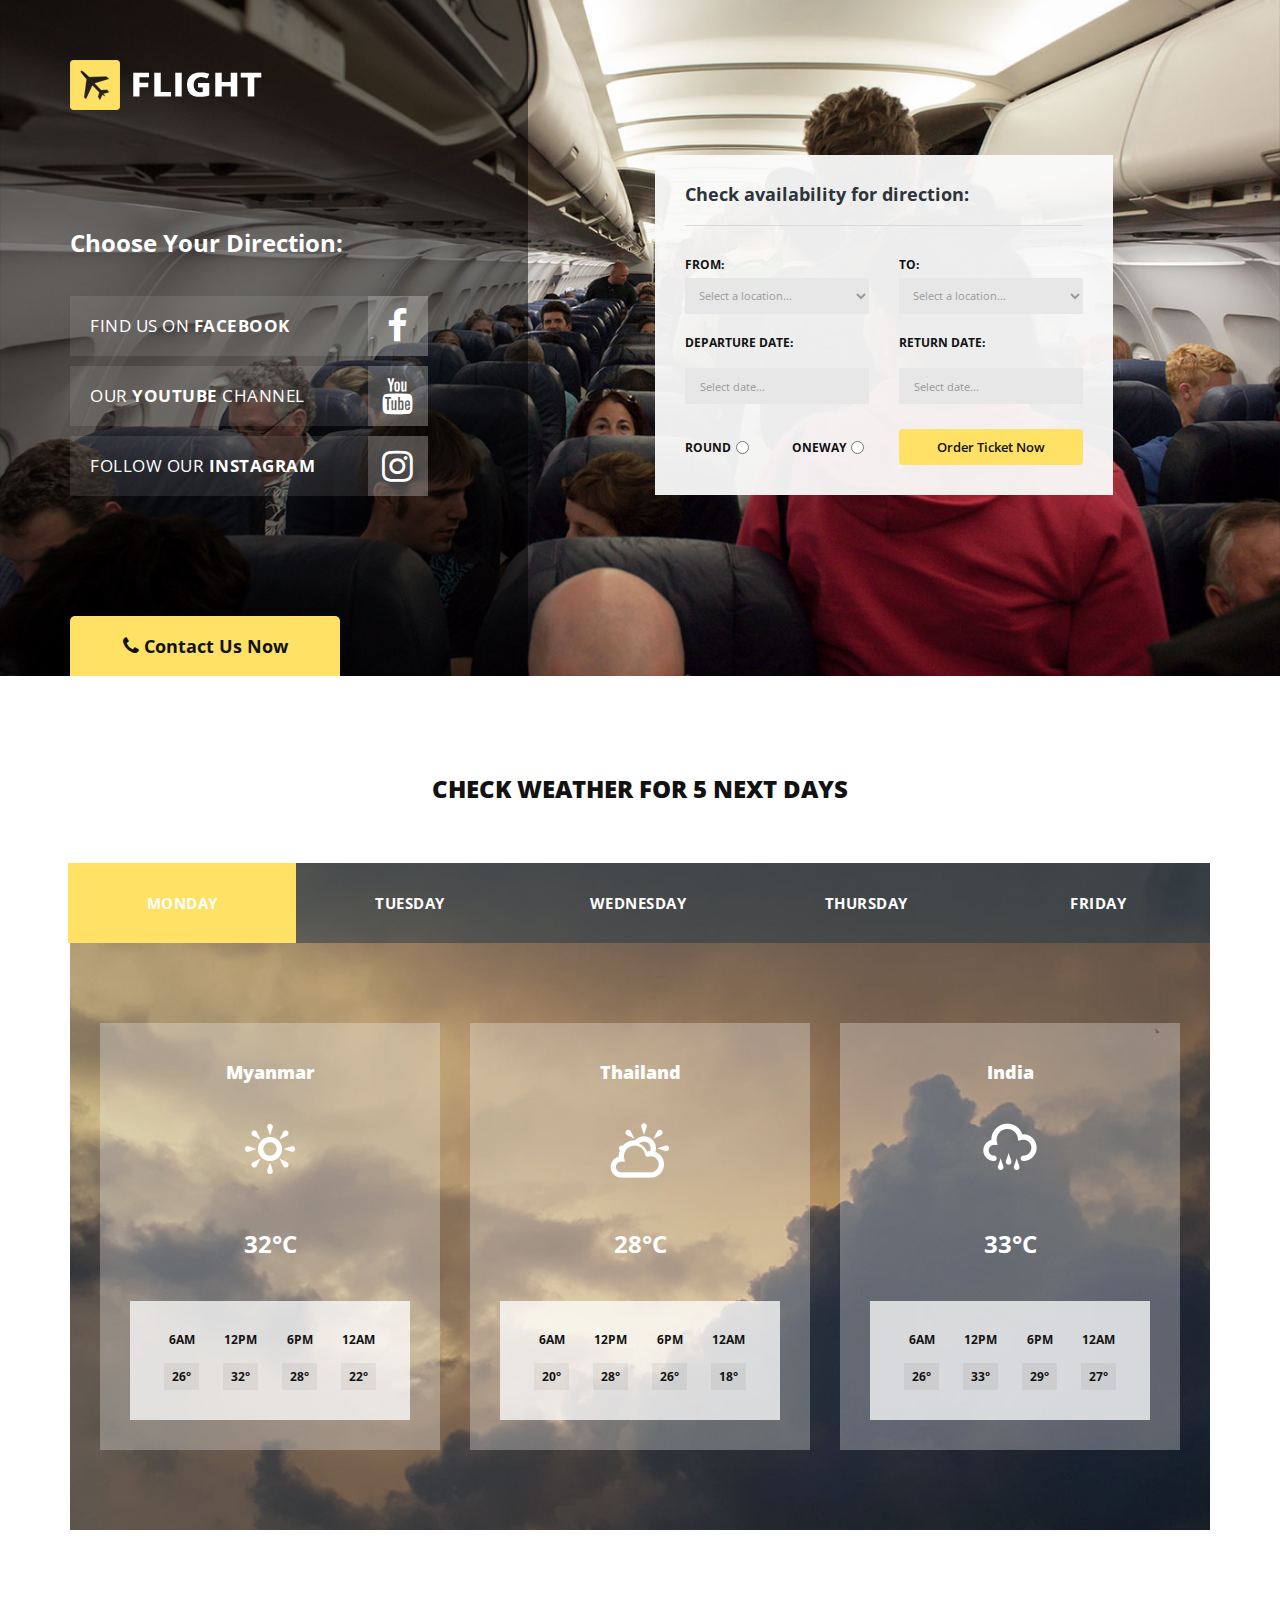
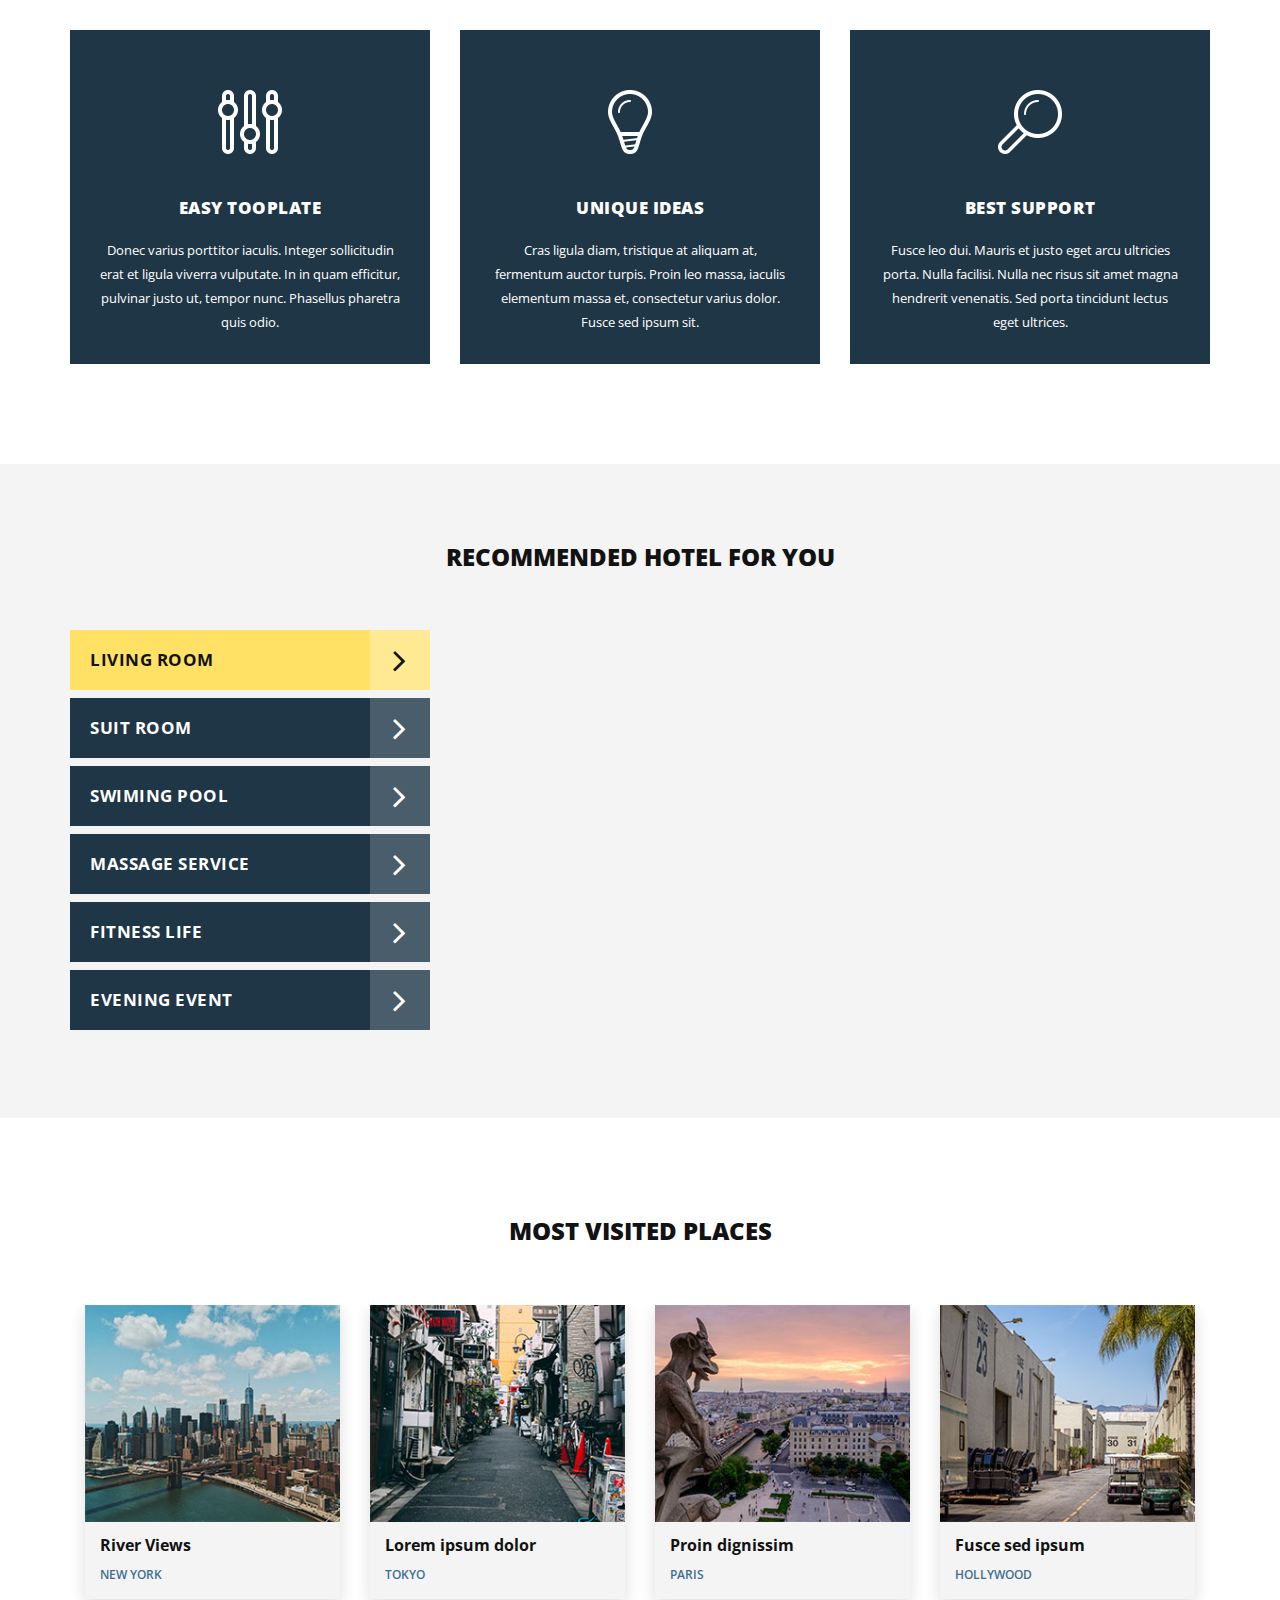
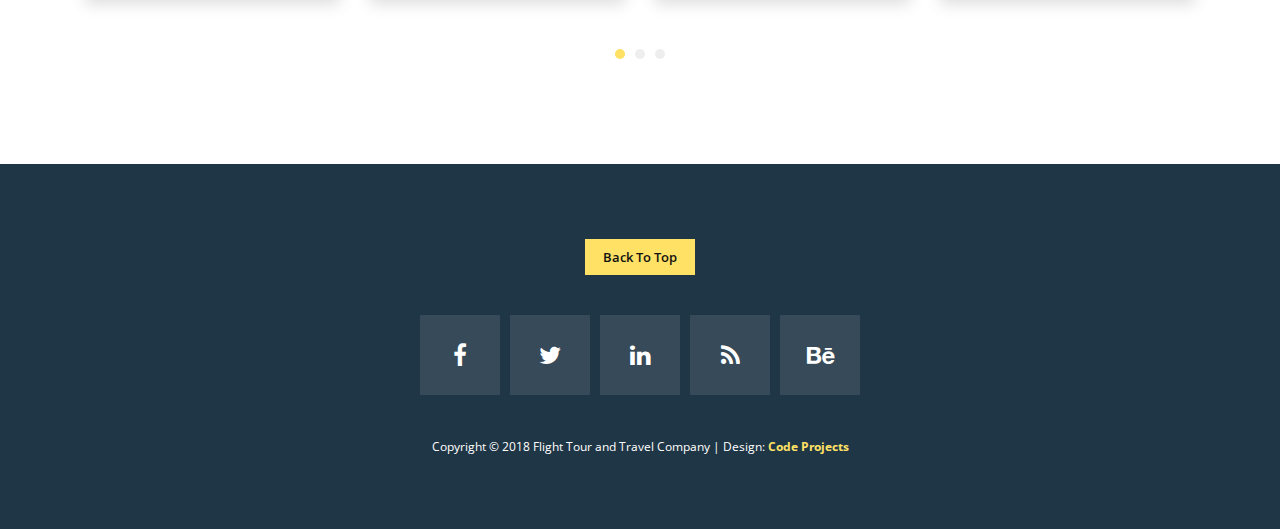
==== flight/index.html @ ca46bd0f "init" ====
<!DOCTYPE html>
<html>
    <head>
        <meta charset="utf-8">
        <meta http-equiv="X-UA-Compatible" content="IE=edge,chrome

    	<title>Airline Booking Site</title>
    
        <meta name="description" content="">
        <meta name="viewport" content="width=device-width, initial-scale=1">
        <link rel="apple-touch-icon" href="apple-touch-icon.png">

        <link rel="stylesheet" href="css/bootstrap.min.css">
        <link rel="stylesheet" href="css/bootstrap-theme.min.css">
        <link rel="stylesheet" href="css/fontAwesome.css">
        <link rel="stylesheet" href="css/hero-slider.css">
        <link rel="stylesheet" href="css/owl-carousel.css">
        <link rel="stylesheet" href="css/datepicker.css">
        <link rel="stylesheet" href="css/tooplate-style.css">

        <link href="https://fonts.googleapis.com/css?family=Open+Sans:300,400,600,700,800" rel="stylesheet">

        <script src="js/vendor/modernizr-2.8.3-respond-1.4.2.min.js"></script>
    </head>

<body>

    
    <section class="banner" id="top">
        <div class="container">
            <div class="row">
                <div class="col-md-5">
                    <div class="left-side">
                        <div class="logo">
                            <img src="img/logo.png" alt="Flight Template">
                        </div>
                        <div class="tabs-content">
                            <h4>Choose Your Direction:</h4>
                            <ul class="social-links">
                                <li><a href="http://facebook.com">Find us on <em>Facebook</em><i class="fa fa-facebook"></i></a></li>
                                <li><a href="http://youtube.com">Our <em>YouTube</em> Channel<i class="fa fa-youtube"></i></a></li>
                                <li><a href="http://instagram.com">Follow our <em>instagram</em><i class="fa fa-instagram"></i></a></li>
                            </ul>
                        </div>
                        <div class="page-direction-button">
                            <a href="contact.html"><i class="fa fa-phone"></i>Contact Us Now</a>
                        </div>
                    </div>
                </div>
                <div class="col-md-5 col-md-offset-1">
                    <section id="first-tab-group" class="tabgroup">
                        <div id="tab1">
                            <div class="submit-form">
                                <h4>Check availability for <em>direction</em>:</h4>
                                <form id="form-submit" action="" method="get">
                                    <div class="row">
                                        <div class="col-md-6">
                                            <fieldset>
                                                <label for="from">From:</label>
                                                <select required name='from' onchange='this.form.()'>
                                                    <option value="">Select a location...</option>
                                                    <option value="Cambodia">Cambodia</option>
                                                    <option value="Hong Kong">Hong Kong</option>
                                                    <option value="India">India</option>
                                                    <option value="Japan">Japan</option>
                                                    <option value="Korea">Korea</option>
                                                    <option value="Laos">Laos</option>
                                                    <option value="Myanmar">Myanmar</option>
                                                    <option value="Singapore">Singapore</option>
                                                    <option value="Thailand">Thailand</option>
                                                    <option value="Vietnam">Vietnam</option>
                                                </select>
                                            </fieldset>
                                        </div>
                                        <div class="col-md-6">
                                            <fieldset>
                                                <label for="to">To:</label>
                                                <select required name='to' onchange='this.form.()'>
                                                    <option value="">Select a location...</option>
                                                    <option value="Cambodia">Cambodia</option>
                                                    <option value="Hong Kong">Hong Kong</option>
                                                    <option value="India">India</option>
                                                    <option value="Japan">Japan</option>
                                                    <option value="Korea">Korea</option>
                                                    <option value="Laos">Laos</option>
                                                    <option value="Myanmar">Myanmar</option>
                                                    <option value="Singapore">Singapore</option>
                                                    <option value="Thailand">Thailand</option>
                                                    <option value="Vietnam">Vietnam</option>
                                                </select>
                                            </fieldset>
                                        </div>
                                        <div class="col-md-6">
                                            <fieldset>
                                                <label for="departure">Departure date:</label>
                                                <input name="deparure" type="text" class="form-control date" id="deparure" placeholder="Select date..." required="" onchange='this.form.()'>
                                            </fieldset>
                                        </div>
                                        <div class="col-md-6">
                                            <fieldset>
                                                <label for="return">Return date:</label>
                                                <input name="return" type="text" class="form-control date" id="return" placeholder="Select date..." required="" onchange='this.form.()'>
                                            </fieldset>
                                        </div>
                                        <div class="col-md-6">
                                            <div class="radio-select">
                                                <div class="row">
                                                    <div class="col-md-6 col-sm-6 col-xs-6">
                                                        <label for="round">Round</label>
                                                        <input type="radio" name="trip" id="round" value="round" required="required"onchange='this.form.()'>
                                                    </div>
                                                    <div class="col-md-6 col-sm-6 col-xs-6">
                                                        <label for="oneway">Oneway</label>
                                                        <input type="radio" name="trip" id="oneway" value="one-way" required="required"onchange='this.form.()'>
                                                    </div>
                                                </div>
                                            </div>
                                        </div>
                                        <div class="col-md-6">
                                            <fieldset>
                                                <button type="submit" id="form-submit" class="btn">Order Ticket Now</button>
                                            </fieldset>
                                        </div>
                                    </div>
                                </form>
                            </div>
                        </div>
                    </section>
                </div>
            </div>
        </div>
    </section>



    <div class="tabs-content" id="weather">
        <div class="container">
            <div class="row">
                <div class="col-md-12">
                    <div class="section-heading">
                        <h2>Check Weather For 5 NEXT Days</h2>
                    </div>
                </div>
                <div class="wrapper">
                    <div class="col-md-12">
                        <div class="weather-content">
                            <div class="row">
                                <div class="col-md-12">
                                    <ul class="tabs clearfix" data-tabgroup="second-tab-group">
                                        <li><a href="#monday" class="active">Monday</a></li>
                                        <li><a href="#tuesday">Tuesday</a></li>
                                        <li><a href="#wednesday">Wednesday</a></li>
                                        <li><a href="#thursday">Thursday</a></li>
                                        <li><a href="#friday">Friday</a></li>
                                    </ul>    
                                </div>
                                <div class="col-md-12">
                                    <section id="second-tab-group" class="weathergroup">
                                        <div id="monday">
                                            <div class="row">
                                                <div class="col-md-4">
                                                    <div class="weather-item">
                                                        <h6>Myanmar</h6>
                                                        <div class="weather-icon">
                                                            <img src="img/weather-icon-03.png" alt="">
                                                        </div>
                                                        <span>32&deg;C</span>
                                                        <ul class="time-weather">
                                                            <li>6AM <span>26&deg;</span></li>
                                                            <li>12PM <span>32&deg;</span></li>
                                                            <li>6PM <span>28&deg;</span></li>
                                                            <li>12AM <span>22&deg;</span></li>
                                                        </ul>
                                                    </div>
                                                </div>
                                                <div class="col-md-4">
                                                    <div class="weather-item">
                                                        <h6>Thailand</h6>
                                                        <div class="weather-icon">
                                                            <img src="img/weather-icon-02.png" alt="">
                                                        </div>
                                                        <span>28&deg;C</span>
                                                        <ul class="time-weather">
                                                            <li>6AM <span>20&deg;</span></li>
                                                            <li>12PM <span>28&deg;</span></li>
                                                            <li>6PM <span>26&deg;</span></li>
                                                            <li>12AM <span>18&deg;</span></li>
                                                        </ul>
                                                    </div>
                                                </div>
                                                <div class="col-md-4">
                                                    <div class="weather-item">
                                                        <h6>India</h6>
                                                        <div class="weather-icon">
                                                            <img src="img/weather-icon-01.png" alt="">
                                                        </div>
                                                        <span>33&deg;C</span>
                                                        <ul class="time-weather">
                                                            <li>6AM <span>26&deg;</span></li>
                                                            <li>12PM <span>33&deg;</span></li>
                                                            <li>6PM <span>29&deg;</span></li>
                                                            <li>12AM <span>27&deg;</span></li>
                                                        </ul>
                                                    </div>
                                                </div>
                                            </div>
                                        </div>
                                        <div id="tuesday">
                                            <div class="row">
                                                <div class="col-md-4">
                                                    <div class="weather-item">
                                                        <h6>Myanmar</h6>
                                                        <div class="weather-icon">
                                                            <img src="img/weather-icon-02.png" alt="">
                                                        </div>
                                                        <span>28&deg;C</span>
                                                        <ul class="time-weather">
                                                            <li>6AM <span>18&deg;</span></li>
                                                            <li>12PM <span>27&deg;</span></li>
                                                            <li>6PM <span>25&deg;</span></li>
                                                            <li>12AM <span>17&deg;</span></li>
                                                        </ul>
                                                    </div>
                                                </div>
                                                <div class="col-md-4">
                                                    <div class="weather-item">
                                                        <h6>Thailand</h6>
                                                        <div class="weather-icon">
                                                            <img src="img/weather-icon-03.png" alt="">
                                                        </div>
                                                        <span>31&deg;C</span>
                                                        <ul class="time-weather">
                                                            <li>6AM <span>19&deg;</span></li>
                                                            <li>12PM <span>28&deg;</span></li>
                                                            <li>6PM <span>22&deg;</span></li>
                                                            <li>12AM <span>18&deg;</span></li>
                                                        </ul>
                                                    </div>
                                                </div>
                                                <div class="col-md-4">
                                                    <div class="weather-item">
                                                        <h6>India</h6>
                                                        <div class="weather-icon">
                                                            <img src="img/weather-icon-01.png" alt="">
                                                        </div>
                                                        <span>26&deg;C</span>
                                                        <ul class="time-weather">
                                                            <li>6AM <span>19&deg;</span></li>
                                                            <li>12PM <span>26&deg;</span></li>
                                                            <li>6PM <span>22&deg;</span></li>
                                                            <li>12AM <span>20&deg;</span></li>
                                                        </ul>
                                                    </div>
                                                </div>
                                            </div>
                                        </div>
                                        <div id="wednesday">
                                            <div class="row">
                                                <div class="col-md-4">
                                                    <div class="weather-item">
                                                        <h6>Myanmar</h6>
                                                        <div class="weather-icon">
                                                            <img src="img/weather-icon-03.png" alt="">
                                                        </div>
                                                        <span>31&deg;C</span>
                                                        <ul class="time-weather">
                                                            <li>6AM <span>19&deg;</span></li>
                                                            <li>12PM <span>28&deg;</span></li>
                                                            <li>6PM <span>22&deg;</span></li>
                                                            <li>12AM <span>18&deg;</span></li>
                                                        </ul>
                                                    </div>
                                                </div>
                                                <div class="col-md-4">
                                                    <div class="weather-item">
                                                        <h6>Thailand</h6>
                                                        <div class="weather-icon">
                                                            <img src="img/weather-icon-01.png" alt="">
                                                        </div>
                                                        <span>34&deg;C</span>
                                                        <ul class="time-weather">
                                                            <li>6AM <span>28&deg;</span></li>
                                                            <li>12PM <span>34&deg;</span></li>
                                                            <li>6PM <span>30&deg;</span></li>
                                                            <li>12AM <span>29&deg;</span></li>
                                                        </ul>
                                                    </div>
                                                </div>
                                                <div class="col-md-4">
                                                    <div class="weather-item">
                                                        <h6>India</h6>
                                                        <div class="weather-icon">
                                                            <img src="img/weather-icon-02.png" alt="">
                                                        </div>
                                                        <span>28&deg;C</span>
                                                        <ul class="time-weather">
                                                            <li>6AM <span>18&deg;</span></li>
                                                            <li>12PM <span>27&deg;</span></li>
                                                            <li>6PM <span>25&deg;</span></li>
                                                            <li>12AM <span>17&deg;</span></li>
                                                        </ul>
                                                    </div>
                                                </div>
                                            </div>
                                        </div>
                                        <div id="thursday">
                                            <div class="row">
                                                <div class="col-md-4">
                                                    <div class="weather-item">
                                                        <h6>Myanmar</h6>
                                                        <div class="weather-icon">
                                                            <img src="img/weather-icon-01.png" alt="">
                                                        </div>
                                                        <span>27&deg;C</span>
                                                        <ul class="time-weather">
                                                            <li>6AM <span>21&deg;</span></li>
                                                            <li>12PM <span>27&deg;</span></li>
                                                            <li>6PM <span>22&deg;</span></li>
                                                            <li>12AM <span>18&deg;</span></li>
                                                        </ul>
                                                    </div>
                                                </div>
                                                <div class="col-md-4">
                                                    <div class="weather-item">
                                                        <h6>Thailand</h6>
                                                        <div class="weather-icon">
                                                            <img src="img/weather-icon-02.png" alt="">
                                                        </div>
                                                        <span>28&deg;C</span>
                                                        <ul class="time-weather">
                                                            <li>6AM <span>18&deg;</span></li>
                                                            <li>12PM <span>27&deg;</span></li>
                                                            <li>6PM <span>25&deg;</span></li>
                                                            <li>12AM <span>17&deg;</span></li>
                                                        </ul>
                                                    </div>
                                                </div>
                                                <div class="col-md-4">
                                                    <div class="weather-item">
                                                        <h6>India</h6>
                                                        <div class="weather-icon">
                                                            <img src="img/weather-icon-03.png" alt="">
                                                        </div>
                                                        <span>31&deg;C</span>
                                                        <ul class="time-weather">
                                                            <li>6AM <span>19&deg;</span></li>
                                                            <li>12PM <span>28&deg;</span></li>
                                                            <li>6PM <span>22&deg;</span></li>
                                                            <li>12AM <span>18&deg;</span></li>
                                                        </ul>
                                                    </div>
                                                </div>
                                            </div>
                                        </div>
                                        <div id="friday">
                                            <div class="row">
                                                <div class="col-md-4">
                                                    <div class="weather-item">
                                                        <h6>Myanmar</h6>
                                                        <div class="weather-icon">
                                                            <img src="img/weather-icon-03.png" alt="">
                                                        </div>
                                                        <span>33&deg;C</span>
                                                        <ul class="time-weather">
                                                            <li>6AM <span>28&deg;</span></li>
                                                            <li>12PM <span>33&deg;</span></li>
                                                            <li>6PM <span>29&deg;</span></li>
                                                            <li>12AM <span>27&deg;</span></li>
                                                        </ul>
                                                    </div>
                                                </div>
                                                <div class="col-md-4">
                                                    <div class="weather-item">
                                                        <h6>Thailand</h6>
                                                        <div class="weather-icon">
                                                            <img src="img/weather-icon-02.png" alt="">
                                                        </div>
                                                        <span>31&deg;C</span>
                                                        <ul class="time-weather">
                                                            <li>6AM <span>24&deg;</span></li>
                                                            <li>12PM <span>31&deg;</span></li>
                                                            <li>6PM <span>26&deg;</span></li>
                                                            <li>12AM <span>23&deg;</span></li>
                                                        </ul>
                                                    </div>
                                                </div>
                                                <div class="col-md-4">
                                                    <div class="weather-item">
                                                        <h6>India</h6>
                                                        <div class="weather-icon">
                                                            <img src="img/weather-icon-01.png" alt="">
                                                        </div>
                                                        <span>28&deg;C</span>
                                                        <ul class="time-weather">
                                                            <li>6AM <span>24&deg;</span></li>
                                                            <li>12PM <span>28&deg;</span></li>
                                                            <li>6PM <span>26&deg;</span></li>
                                                            <li>12AM <span>22&deg;</span></li>
                                                        </ul>
                                                    </div>
                                                </div>
                                            </div>
                                        </div>
                                    </section>
                                </div>
                            </div>
                        </div>
                    </div>
                </div>
            </div>
        </div>
    </div>


    <section class="services">
        <div class="container">
            <div class="row">
                <div class="col-md-4">
                    <div class="service-item first-service">
                        <div class="service-icon"></div>
                        <h4>Easy Tooplate</h4>
                        <p>Donec varius porttitor iaculis. Integer sollicitudin erat et ligula viverra vulputate. In in quam efficitur, pulvinar justo ut, tempor nunc. Phasellus pharetra quis odio.</p>
                        </a>
                    </div>
                </div>
                <div class="col-md-4">
                    <div class="service-item second-service">
                        <div class="service-icon"></div>
                        <h4>Unique Ideas</h4>
                        <p>Cras ligula diam, tristique at aliquam at, fermentum auctor turpis. Proin leo massa, iaculis elementum massa et, consectetur varius dolor. Fusce sed ipsum sit.</p>
                        </a>
                    </div>
                </div>
                <div class="col-md-4">
                    <div class="service-item third-service">
                        <div class="service-icon"></div>
                        <h4>Best Support</h4>
                        <p>Fusce leo dui. Mauris et justo eget arcu ultricies porta. Nulla facilisi. Nulla nec risus sit amet magna hendrerit venenatis. Sed porta tincidunt lectus eget ultrices.</p>
                        </a>
                    </div>
                </div>
            </div>
        </div>
    </section>


    
    <div class="tabs-content" id="recommended-hotel">
        <div class="container">
            <div class="row">
                <div class="col-md-12">
                    <div class="section-heading">
                        <h2>Recommended Hotel For You</h2>
                    </div>
                </div>
                <div class="wrapper">
                    <div class="col-md-4">
                            <ul class="tabs clearfix" data-tabgroup="third-tab-group">
                                <li><a href="#livingroom" class="active">Living Room <i class="fa fa-angle-right"></i></a></li>
                                <li><a href="#suitroom">Suit Room <i class="fa fa-angle-right"></i></a></li>
                                <li><a href="#swimingpool">Swiming Pool <i class="fa fa-angle-right"></i></a></li>
                                <li><a href="#massage">Massage Service <i class="fa fa-angle-right"></i></a></li>
                                <li><a href="#fitness">Fitness Life <i class="fa fa-angle-right"></i></a></li>
                                <li><a href="#event">Evening Event <i class="fa fa-angle-right"></i></a></li>
                            </ul>
                        </div>
                    </div>
                    <div class="col-md-8">
                        <section id="third-tab-group" class="recommendedgroup">
                            <div id="livingroom">
                                <div class="text-content">
                                    <iframe width="100%" height="400px" src="https://www.youtube.com/embed/rMxTreSFMgE">
                                    </iframe>
                                </div>
                            </div>
                            <div id="suitroom">
                                <div class="row">
                                    <div class="col-md-12">
                                        <div id="owl-suiteroom" class="owl-carousel owl-theme">
                                            <div class="item">
                                                <div class="suiteroom-item">
                                                    <img src="img/suite-02.jpg" alt="">
                                                    <div class="text-content">
                                                        <h4>Clean And Relaxing Room</h4>
                                                        <span>Aurora Resort</span>
                                                    </div>
                                                </div>
                                            </div>
                                            <div class="item">
                                                <div class="suiteroom-item">
                                                    <img src="img/suite-01.jpg" alt="">
                                                    <div class="text-content">
                                                        <h4>Special Suite Room TV</h4>
                                                        <span>Khao Yai Hotel</span>
                                                    </div>
                                                </div>
                                            </div>
                                            <div class="item">
                                                <div class="suiteroom-item">
                                                    <img src="img/suite-03.jpg" alt="">
                                                    <div class="text-content">
                                                        <h4>The Best Sitting</h4>
                                                        <span>Hotel Grand</span>
                                                    </div>
                                                </div>
                                            </div>
                                        </div>
                                    </div>
                                </div>
                            </div>
                            <div id="swimingpool">
                                <img src="img/swiming-pool.jpg" alt="">
                                <div class="row">
                                    <div class="col-md-12">
                                        <div class="text-content">
                                            <h4>Lovely View Swiming Pool For Special Guests</h4>
                                            <span>Victoria Resort and Spa</span>
                                        </div>
                                    </div>
                                </div>
                            </div>
                            <div id="massage">
                                <img src="img/massage-service.jpg" alt="">
                                <div class="row">
                                    <div class="col-md-12">
                                        <div class="text-content">
                                            <h4>Perfect Place For Relaxation</h4>
                                            <span>Napali Beach</span>
                                        </div>
                                    </div>
                                </div>
                            </div>
                            <div id="fitness">
                                <img src="img/fitness-service.jpg" alt="">
                                <div class="row">
                                    <div class="col-md-12">
                                        <div class="text-content">
                                            <h4>Insane Street Workout</h4>
                                            <span>Hua Hin Beach</span>
                                        </div>
                                    </div>
                                </div>
                            </div>
                            <div id="event">
                                <img src="img/evening-event.jpg" alt="">
                                <div class="row">
                                    <div class="col-md-12">
                                        <div class="text-content">
                                            <h4>Finest Winery Night</h4>
                                            <span>Queen Restaurant</span>
                                        </div>
                                    </div>
                                </div>
                            </div>
                        </section>
                    </div>
                </div>
            </div>
        </div>
    </div>




    <section id="most-visited">
        <div class="container">
            <div class="row">
                <div class="col-md-12">
                    <div class="section-heading">
                        <h2>Most Visited Places</h2>
                    </div>
                </div>
                <div class="col-md-12">
                    <div id="owl-mostvisited" class="owl-carousel owl-theme">
                        <div class="item col-md-12">
                            <div class="visited-item">
                                <img src="img/place-01.jpg" alt="">
                                <div class="text-content">
                                    <h4>River Views</h4>
                                    <span>New York</span>
                                </div>
                            </div>
                        </div>
                        <div class="item col-md-12">
                            <div class="visited-item">
                                <img src="img/place-02.jpg" alt="">
                                <div class="text-content">
                                    <h4>Lorem ipsum dolor</h4>
                                    <span>Tokyo</span>
                                </div>
                            </div>
                        </div>
                        <div class="item col-md-12">
                            <div class="visited-item">
                                <img src="img/place-03.jpg" alt="">
                                <div class="text-content">
                                    <h4>Proin dignissim</h4>
                                    <span>Paris</span>
                                </div>
                            </div>
                        </div>
                        <div class="item col-md-12">
                            <div class="visited-item">
                                <img src="img/place-04.jpg" alt="">
                                <div class="text-content">
                                    <h4>Fusce sed ipsum</h4>
                                    <span>Hollywood</span>
                                </div>
                            </div>
                        </div>
                        <div class="item col-md-12">
                            <div class="visited-item">
                                <img src="img/place-02.jpg" alt="">
                                <div class="text-content">
                                    <h4>Vivamus egestas</h4>
                                    <span>Tokyo</span>
                                </div>
                            </div>
                        </div>
                        <div class="item col-md-12">
                            <div class="visited-item">
                                <img src="img/place-01.jpg" alt="">
                                <div class="text-content">
                                    <h4>Aliquam elit metus</h4>
                                    <span>New York</span>
                                </div>
                            </div>
                        </div>
                        <div class="item col-md-12">
                            <div class="visited-item">
                                <img src="img/place-03.jpg" alt="">
                                <div class="text-content">
                                    <h4>Phasellus pharetra</h4>
                                    <span>Paris</span>
                                </div>
                            </div>
                        </div>
                        <div class="item col-md-12">
                            <div class="visited-item">
                                <img src="img/place-04.jpg" alt="">
                                <div class="text-content">
                                    <h4>In in quam efficitur</h4>
                                    <span>Hollywood</span>
                                </div>
                            </div>
                        </div>
                        <div class="item col-md-12">
                            <div class="visited-item">
                                <img src="img/place-01.jpg" alt="">
                                <div class="text-content">
                                    <h4>Sed faucibus odio</h4>
                                    <span>NEW YORK</span>
                                </div>
                            </div>
                        </div>
                        <div class="item col-md-12">
                            <div class="visited-item">
                                <img src="img/place-02.jpg" alt="">
                                <div class="text-content">
                                    <h4>Donec varius porttitor</h4>
                                    <span>Tokyo</span>
                                </div>
                            </div>
                        </div>
                    </div>
                </div>
            </div>
        </div>
    </section>



    <footer>
        <div class="container">
            <div class="row">
                <div class="col-md-12">
                    <div class="primary-button">
                        <a href="#" class="scroll-top">Back To Top</a>
                    </div>
                </div>
                <div class="col-md-12">
                    <ul class="social-icons">
                        <li><a href="https://www.facebook.com/tooplate"><i class="fa fa-facebook"></i></a></li>
                        <li><a href="#"><i class="fa fa-twitter"></i></a></li>
                        <li><a href="#"><i class="fa fa-linkedin"></i></a></li>
                        <li><a href="#"><i class="fa fa-rss"></i></a></li>
                        <li><a href="#"><i class="fa fa-behance"></i></a></li>
                    </ul>
                </div>
                <div class="col-md-12">
                    <p>Copyright &copy; 2018 Flight Tour and Travel Company
                
                | Design: <a href="http://www.code-projects.org" target="_parent"><em>Code Projects</em></a></p>
                </div>
            </div>
        </div>
    </footer>


    


    <script src="//ajax.googleapis.com/ajax/libs/jquery/1.11.2/jquery.min.js"></script>
    <script>window.jQuery || document.write('<script src="js/vendor/jquery-1.11.2.min.js"><\/script>')</script>

    <script src="js/vendor/bootstrap.min.js"></script>
    
    <script src="js/datepicker.js"></script>
    <script src="js/plugins.js"></script>
    <script src="js/main.js"></script>

    <script src="http://ajax.googleapis.com/ajax/libs/jquery/1.10.2/jquery.min.js" type="text/javascript"></script>
    <script type="text/javascript">
    $(document).ready(function() {

        

        // navigation click actions 
        $('.scroll-link').on('click', function(event){
            event.preventDefault();
            var sectionID = $(this).attr("data-id");
            scrollToID('#' + sectionID, 750);
        });
        // scroll to top action
        $('.scroll-top').on('click', function(event) {
            event.preventDefault();
            $('html, body').animate({scrollTop:0}, 'slow');         
        });
        // mobile nav toggle
        $('#nav-toggle').on('click', function (event) {
            event.preventDefault();
            $('#main-nav').toggleClass("open");
        });
    });
    // scroll function
    function scrollToID(id, speed){
        var offSet = 0;
        var targetOffset = $(id).offset().top - offSet;
        var mainNav = $('#main-nav');
        $('html,body').animate({scrollTop:targetOffset}, speed);
        if (mainNav.hasClass("open")) {
            mainNav.css("height", "1px").removeClass("in").addClass("collapse");
            mainNav.removeClass("open");
        }
    }
    if (typeof console === "undefined") {
        console = {
            log: function() { }
        };
    }
    </script>
</body>
</html>
---- flight/css/hero-slider.css ----
/* -------------------------------- 

Primary style

-------------------------------- */
*, *::after, *::before {
  -webkit-box-sizing: border-box;
  -moz-box-sizing: border-box;
  box-sizing: border-box;
}

html {
  font-size: 62.5%;
}

body {
  font-family: "Open Sans", sans-serif;
  color: #2c343b;
  background-color: #f2f2f2;
}

a {
  color: #d44457;
  text-decoration: none;
}

img {
  max-width: 100%;
}

/* -------------------------------- 

Main Components 

-------------------------------- */
.cd-header {
  position: absolute;
  z-index: 2;
  top: 0;
  left: 0;
  width: 100%;
  height: 50px;
  background-color: #21272c;
  -webkit-font-smoothing: antialiased;
  -moz-osx-font-smoothing: grayscale;
}
@media only screen and (min-width: 768px) {
  .cd-header {
    height: 70px;
    background-color: transparent;
  }
}

#cd-logo {
  float: left;
  margin: 13px 0 0 5%;
}
#cd-logo img {
  display: block;
}
@media only screen and (min-width: 768px) {
  #cd-logo {
    margin: 23px 0 0 5%;
  }
}

.cd-primary-nav {
  /* mobile first - navigation hidden by default, triggered by tap/click on navigation icon */
  float: right;
  margin-right: 5%;
  width: 44px;
  height: 100%;
}
.cd-primary-nav ul {
  position: absolute;
  top: 0;
  left: 0;
  width: 100%;
  -webkit-transform: translateY(-100%);
  -moz-transform: translateY(-100%);
  -ms-transform: translateY(-100%);
  -o-transform: translateY(-100%);
  transform: translateY(-100%);
}
.cd-primary-nav ul.is-visible {
  box-shadow: 0 3px 8px rgba(0, 0, 0, 0.2);
  -webkit-transform: translateY(50px);
  -moz-transform: translateY(50px);
  -ms-transform: translateY(50px);
  -o-transform: translateY(50px);
  transform: translateY(50px);
}
.cd-primary-nav a {
  display: block;
  height: 50px;
  line-height: 50px;
  padding-left: 5%;
  background: #21272c;
  border-top: 1px solid #333c44;
  color: #ffffff;
}
@media only screen and (min-width: 768px) {
  .cd-primary-nav {
    /* reset navigation values */
    width: auto;
    height: auto;
    background: none;
  }
  .cd-primary-nav ul {
    position: static;
    width: auto;
    -webkit-transform: translateY(0);
    -moz-transform: translateY(0);
    -ms-transform: translateY(0);
    -o-transform: translateY(0);
    transform: translateY(0);
    line-height: 70px;
  }
  .cd-primary-nav ul.is-visible {
    -webkit-transform: translateY(0);
    -moz-transform: translateY(0);
    -ms-transform: translateY(0);
    -o-transform: translateY(0);
    transform: translateY(0);
  }
  .cd-primary-nav li {
    display: inline-block;
    margin-left: 1em;
  }
  .cd-primary-nav a {
    display: inline-block;
    height: auto;
    font-weight: 600;
    line-height: normal;
    background: transparent;
    padding: .6em 1em;
    border-top: none;
  }
}

/* -------------------------------- 

Slider

-------------------------------- */
.cd-hero {
  position: relative;
  -webkit-font-smoothing: antialiased;
  -moz-osx-font-smoothing: grayscale;
}

.cd-hero-slider {
  position: relative;
  height: 360px;
  overflow: hidden;
}
.cd-hero-slider li {
  position: absolute;
  top: 0;
  left: 0;
  width: 100%;
  height: 100%;
  -webkit-transform: translateX(100%);
  -moz-transform: translateX(100%);
  -ms-transform: translateX(100%);
  -o-transform: translateX(100%);
  transform: translateX(100%);
}
.cd-hero-slider li.selected {
  /* this is the visible slide */
  position: relative;
  -webkit-transform: translateX(0);
  -moz-transform: translateX(0);
  -ms-transform: translateX(0);
  -o-transform: translateX(0);
  transform: translateX(0);
}
.cd-hero-slider li.move-left {
  /* slide hidden on the left */
  -webkit-transform: translateX(-100%);
  -moz-transform: translateX(-100%);
  -ms-transform: translateX(-100%);
  -o-transform: translateX(-100%);
  transform: translateX(-100%);
}
.cd-hero-slider li.is-moving, .cd-hero-slider li.selected {
  /* the is-moving class is assigned to the slide which is moving outside the viewport */
  -webkit-transition: -webkit-transform 0.5s;
  -moz-transition: -moz-transform 0.5s;
  transition: transform 0.5s;
}
@media only screen and (min-width: 768px) {
  .cd-hero-slider {
    height: 500px;
  }
}
@media only screen and (min-width: 1170px) {
  .cd-hero-slider {
    height: 680px;
  }
}

/* -------------------------------- 

Single slide style

-------------------------------- */
.cd-hero-slider li {
  background-position: center center;
  background-size: cover;
  background-repeat: no-repeat;
}
.cd-hero-slider li:first-of-type {
  background-image: url(../img/slide_01.jpg);
}
.cd-hero-slider li:nth-of-type(2) {
  background-image: url(../img/slide_02.jpg);
}
.cd-hero-slider li:nth-of-type(3) {
  background-image: url(../img/slide_03.jpg);
}
.cd-hero-slider .cd-full-width,
.cd-hero-slider .cd-half-width {
  position: absolute;
  width: 100%;
  height: 100%;
  z-index: 1;
  left: 0;
  top: 0;
  /* this padding is used to align the text */
  padding-top: 150px;
  text-align: center;
  /* Force Hardware Acceleration in WebKit */
  -webkit-backface-visibility: hidden;
  backface-visibility: hidden;
  -webkit-transform: translateZ(0);
  -moz-transform: translateZ(0);
  -ms-transform: translateZ(0);
  -o-transform: translateZ(0);
  transform: translateZ(0);
}
.cd-hero-slider .cd-img-container {
  /* hide image on mobile device */
  display: none;
}
.cd-hero-slider .cd-img-container img {
  position: absolute;
  left: 50%;
  top: 50%;
  bottom: auto;
  right: auto;
  -webkit-transform: translateX(-50%) translateY(-50%);
  -moz-transform: translateX(-50%) translateY(-50%);
  -ms-transform: translateX(-50%) translateY(-50%);
  -o-transform: translateX(-50%) translateY(-50%);
  transform: translateX(-50%) translateY(-50%);
}
.cd-hero-slider .cd-bg-video-wrapper {
  /* hide video on mobile device */
  display: none;
  position: absolute;
  top: 0;
  left: 0;
  width: 100%;
  height: 100%;
  overflow: hidden;
}
.cd-hero-slider .cd-bg-video-wrapper video {
  /* you won't see this element in the html, but it will be injected using js */
  display: block;
  min-height: 100%;
  min-width: 100%;
  max-width: none;
  height: auto;
  width: auto;
  position: absolute;
  left: 50%;
  top: 50%;
  bottom: auto;
  right: auto;
  -webkit-transform: translateX(-50%) translateY(-50%);
  -moz-transform: translateX(-50%) translateY(-50%);
  -ms-transform: translateX(-50%) translateY(-50%);
  -o-transform: translateX(-50%) translateY(-50%);
  transform: translateX(-50%) translateY(-50%);
}
.cd-hero-slider h2, .cd-hero-slider p {
  text-shadow: 0 1px 3px rgba(0, 0, 0, 0.1);
  line-height: 1.2;
  margin: 0 auto 14px;
  color: #ffffff;
  width: 90%;
  max-width: 400px;
}
.cd-hero-slider h2 {
  font-size: 2.4rem;
}
.cd-hero-slider p {
  font-size: 1.4rem;
  line-height: 1.4;
}
.cd-hero-slider .cd-btn {
  display: inline-block;
  padding: 1.2em 1.4em;
  margin-top: .8em;
  background-color: rgba(212, 68, 87, 0.9);
  font-size: 1.3rem;
  font-weight: 700;
  letter-spacing: 1px;
  color: #ffffff;
  text-transform: uppercase;
  box-shadow: 0 3px 6px rgba(0, 0, 0, 0.1);
  -webkit-transition: background-color 0.2s;
  -moz-transition: background-color 0.2s;
  transition: background-color 0.2s;
}
.cd-hero-slider .cd-btn.secondary {
  background-color: rgba(22, 26, 30, 0.8);
}
.cd-hero-slider .cd-btn:nth-of-type(2) {
  margin-left: 1em;
}
.no-touch .cd-hero-slider .cd-btn:hover {
  background-color: #d44457;
}
.no-touch .cd-hero-slider .cd-btn.secondary:hover {
  background-color: #161a1e;
}
@media only screen and (min-width: 768px) {
  .cd-hero-slider .cd-full-width,
  .cd-hero-slider .cd-half-width {
    padding-top: 200px;
  }
  .cd-hero-slider .cd-bg-video-wrapper {
    display: block;
  }
  .cd-hero-slider .cd-half-width {
    width: 45%;
  }
  .cd-hero-slider .cd-half-width:first-of-type {
    left: 5%;
  }
  .cd-hero-slider .cd-half-width:nth-of-type(2) {
    right: 5%;
    left: auto;
  }
  .cd-hero-slider .cd-img-container {
    display: block;
  }
  .cd-hero-slider h2, .cd-hero-slider p {
    max-width: 520px;
  }
  .cd-hero-slider h2 {
    font-size: 2.4em;
    font-weight: 300;
  }
  .cd-hero-slider .cd-btn {
    font-size: 1.4rem;
  }
}
@media only screen and (min-width: 1170px) {
  .cd-hero-slider .cd-full-width,
  .cd-hero-slider .cd-half-width {
    padding-top: 250px;
  }
  .cd-hero-slider h2, .cd-hero-slider p {
    margin-bottom: 20px;
  }
  .cd-hero-slider h2 {
    font-size: 3.2em;
  }
  .cd-hero-slider p {
    font-size: 1.6rem;
  }
}

/* -------------------------------- 

Single slide animation

-------------------------------- */
@media only screen and (min-width: 768px) {
  .cd-hero-slider .cd-half-width {
    opacity: 0;
    -webkit-transform: translateX(40px);
    -moz-transform: translateX(40px);
    -ms-transform: translateX(40px);
    -o-transform: translateX(40px);
    transform: translateX(40px);
  }
  .cd-hero-slider .move-left .cd-half-width {
    -webkit-transform: translateX(-40px);
    -moz-transform: translateX(-40px);
    -ms-transform: translateX(-40px);
    -o-transform: translateX(-40px);
    transform: translateX(-40px);
  }
  .cd-hero-slider .selected .cd-half-width {
    /* this is the visible slide */
    opacity: 1;
    -webkit-transform: translateX(0);
    -moz-transform: translateX(0);
    -ms-transform: translateX(0);
    -o-transform: translateX(0);
    transform: translateX(0);
  }
  .cd-hero-slider .is-moving .cd-half-width {
    /* this is the slide moving outside the viewport 
    wait for the end of the transition on the <li> parent before set opacity to 0 and translate to 40px/-40px */
    -webkit-transition: opacity 0s 0.5s, -webkit-transform 0s 0.5s;
    -moz-transition: opacity 0s 0.5s, -moz-transform 0s 0.5s;
    transition: opacity 0s 0.5s, transform 0s 0.5s;
  }
  .cd-hero-slider li.selected.from-left .cd-half-width:nth-of-type(2),
  .cd-hero-slider li.selected.from-right .cd-half-width:first-of-type {
    /* this is the selected slide - different animation if it's entering from left or right */
    -webkit-transition: opacity 0.4s 0.2s, -webkit-transform 0.5s 0.2s;
    -moz-transition: opacity 0.4s 0.2s, -moz-transform 0.5s 0.2s;
    transition: opacity 0.4s 0.2s, transform 0.5s 0.2s;
  }
  .cd-hero-slider li.selected.from-left .cd-half-width:first-of-type,
  .cd-hero-slider li.selected.from-right .cd-half-width:nth-of-type(2) {
    /* this is the selected slide - different animation if it's entering from left or right */
    -webkit-transition: opacity 0.4s 0.4s, -webkit-transform 0.5s 0.4s;
    -moz-transition: opacity 0.4s 0.4s, -moz-transform 0.5s 0.4s;
    transition: opacity 0.4s 0.4s, transform 0.5s 0.4s;
  }
  .cd-hero-slider .cd-full-width h2,
  .cd-hero-slider .cd-full-width p,
  .cd-hero-slider .cd-full-width .cd-btn {
    opacity: 0;
    -webkit-transform: translateX(100px);
    -moz-transform: translateX(100px);
    -ms-transform: translateX(100px);
    -o-transform: translateX(100px);
    transform: translateX(100px);
  }
  .cd-hero-slider .move-left .cd-full-width h2,
  .cd-hero-slider .move-left .cd-full-width p,
  .cd-hero-slider .move-left .cd-full-width .cd-btn {
    opacity: 0;
    -webkit-transform: translateX(-100px);
    -moz-transform: translateX(-100px);
    -ms-transform: translateX(-100px);
    -o-transform: translateX(-100px);
    transform: translateX(-100px);
  }
  .cd-hero-slider .selected .cd-full-width h2,
  .cd-hero-slider .selected .cd-full-width p,
  .cd-hero-slider .selected .cd-full-width .cd-btn {
    /* this is the visible slide */
    opacity: 1;
    -webkit-transform: translateX(0);
    -moz-transform: translateX(0);
    -ms-transform: translateX(0);
    -o-transform: translateX(0);
    transform: translateX(0);
  }
  .cd-hero-slider li.is-moving .cd-full-width h2,
  .cd-hero-slider li.is-moving .cd-full-width p,
  .cd-hero-slider li.is-moving .cd-full-width .cd-btn {
    /* this is the slide moving outside the viewport 
    wait for the end of the transition on the li parent before set opacity to 0 and translate to 100px/-100px */
    -webkit-transition: opacity 0s 0.5s, -webkit-transform 0s 0.5s;
    -moz-transition: opacity 0s 0.5s, -moz-transform 0s 0.5s;
    transition: opacity 0s 0.5s, transform 0s 0.5s;
  }
  .cd-hero-slider li.selected h2 {
    -webkit-transition: opacity 0.4s 0.2s, -webkit-transform 0.5s 0.2s;
    -moz-transition: opacity 0.4s 0.2s, -moz-transform 0.5s 0.2s;
    transition: opacity 0.4s 0.2s, transform 0.5s 0.2s;
  }
  .cd-hero-slider li.selected p {
    -webkit-transition: opacity 0.4s 0.3s, -webkit-transform 0.5s 0.3s;
    -moz-transition: opacity 0.4s 0.3s, -moz-transform 0.5s 0.3s;
    transition: opacity 0.4s 0.3s, transform 0.5s 0.3s;
  }
  .cd-hero-slider li.selected .cd-btn {
    -webkit-transition: opacity 0.4s 0.4s, -webkit-transform 0.5s 0.4s, background-color 0.2s 0s;
    -moz-transition: opacity 0.4s 0.4s, -moz-transform 0.5s 0.4s, background-color 0.2s 0s;
    transition: opacity 0.4s 0.4s, transform 0.5s 0.4s, background-color 0.2s 0s;
  }
}
/* -------------------------------- 

Slider navigation

-------------------------------- */
.cd-slider-nav {
  display: none;
  position: absolute;
  width: 100%;
  bottom: 0;
  z-index: 2;
  text-align: center;
  height: 55px;
  background-color: rgba(0, 1, 1, 0.5);
}
.cd-slider-nav nav, .cd-slider-nav ul, .cd-slider-nav li, .cd-slider-nav a {
  height: 100%;
}
.cd-slider-nav nav {
  display: inline-block;
  position: relative;
}
.cd-slider-nav .cd-marker {
  position: absolute;
  bottom: 0;
  left: 0;
  width: 60px;
  height: 100%;
  color: #d44457;
  background-color: #ffffff;
  box-shadow: inset 0 2px 0 currentColor;
  -webkit-transition: -webkit-transform 0.2s, box-shadow 0.2s;
  -moz-transition: -moz-transform 0.2s, box-shadow 0.2s;
  transition: transform 0.2s, box-shadow 0.2s;
}
.cd-slider-nav .cd-marker.item-2 {
  -webkit-transform: translateX(100%);
  -moz-transform: translateX(100%);
  -ms-transform: translateX(100%);
  -o-transform: translateX(100%);
  transform: translateX(100%);
}
.cd-slider-nav .cd-marker.item-3 {
  -webkit-transform: translateX(200%);
  -moz-transform: translateX(200%);
  -ms-transform: translateX(200%);
  -o-transform: translateX(200%);
  transform: translateX(200%);
}
.cd-slider-nav .cd-marker.item-4 {
  -webkit-transform: translateX(300%);
  -moz-transform: translateX(300%);
  -ms-transform: translateX(300%);
  -o-transform: translateX(300%);
  transform: translateX(300%);
}
.cd-slider-nav .cd-marker.item-5 {
  -webkit-transform: translateX(400%);
  -moz-transform: translateX(400%);
  -ms-transform: translateX(400%);
  -o-transform: translateX(400%);
  transform: translateX(400%);
}
.cd-slider-nav ul::after {
  clear: both;
  content: "";
  display: table;
}
.cd-slider-nav li {
  display: inline-block;
  width: 60px;
  float: left;
}
.cd-slider-nav li.selected a {
  color: #2c343b;
}
.no-touch .cd-slider-nav li.selected a:hover {
  background-color: transparent;
}
.cd-slider-nav a {
  display: block;
  position: relative;
  padding-top: 35px;
  font-size: 1rem;
  font-weight: 700;
  color: #a8b4be;
  -webkit-transition: background-color 0.2s;
  -moz-transition: background-color 0.2s;
  transition: background-color 0.2s;
}
.cd-slider-nav a::before {
  content: '';
  position: absolute;
  width: 24px;
  height: 24px;
  top: 8px;
  left: 50%;
  right: auto;
  -webkit-transform: translateX(-50%);
  -moz-transform: translateX(-50%);
  -ms-transform: translateX(-50%);
  -o-transform: translateX(-50%);
  transform: translateX(-50%);
}
.no-touch .cd-slider-nav a:hover {
  background-color: rgba(0, 1, 1, 0.5);
}
.cd-slider-nav li:first-of-type a::before {
  background-position: 0 0;
}
.cd-slider-nav li.selected:first-of-type a::before {
  background-position: 0 -24px;
}
.cd-slider-nav li:nth-of-type(2) a::before {
  background-position: -24px 0;
}
.cd-slider-nav li.selected:nth-of-type(2) a::before {
  background-position: -24px -24px;
}
.cd-slider-nav li:nth-of-type(3) a::before {
  background-position: -48px 0;
}
.cd-slider-nav li.selected:nth-of-type(3) a::before {
  background-position: -48px -24px;
}
.cd-slider-nav li:nth-of-type(4) a::before {
  background-position: -72px 0;
}
.cd-slider-nav li.selected:nth-of-type(4) a::before {
  background-position: -72px -24px;
}
.cd-slider-nav li:nth-of-type(5) a::before {
  background-position: -96px 0;
}
.cd-slider-nav li.selected:nth-of-type(5) a::before {
  background-position: -96px -24px;
}
@media only screen and (min-width: 768px) {
  .cd-slider-nav {
    height: 80px;
  }
  .cd-slider-nav .cd-marker,
  .cd-slider-nav li {
    width: 95px;
  }
  .cd-slider-nav a {
    padding-top: 48px;
    font-size: 1.1rem;
    text-transform: uppercase;
  }
  .cd-slider-nav a::before {
    top: 18px;
  }
}

/* -------------------------------- 

Main content

-------------------------------- */
.cd-main-content {
  width: 90%;
  max-width: 768px;
  margin: 0 auto;
  padding: 2em 0;
}
.cd-main-content p {
  font-size: 1.4rem;
  line-height: 1.8;
  color: #999999;
  margin: 2em 0;
}
@media only screen and (min-width: 1170px) {
  .cd-main-content {
    padding: 3em 0;
  }
  .cd-main-content p {
    font-size: 1.6rem;
  }
}

/* -------------------------------- 

Javascript disabled

-------------------------------- */
.no-js .cd-hero-slider li {
  display: none;
}
.no-js .cd-hero-slider li.selected {
  display: block;
}

.no-js .cd-slider-nav {
  display: none;
}
---- flight/css/owl-carousel.css ----
/* 
 *  Core Owl Carousel CSS File
 *  v1.3.3
 */

/* clearfix */
.owl-carousel .owl-wrapper:after {
  content: ".";
  display: block;
  clear: both;
  visibility: hidden;
  line-height: 0;
  height: 0;
}
/* display none until init */
.owl-carousel{
  display: none;
  position: relative;
  width: 100%;
  -ms-touch-action: pan-y;
}
.owl-carousel .owl-wrapper{
  display: none;
  position: relative;
  -webkit-transform: translate3d(0px, 0px, 0px);
}
.owl-carousel .owl-wrapper-outer{
  overflow: hidden;
  position: relative;
  width: 100%;
}
.owl-carousel .owl-wrapper-outer.autoHeight{
  -webkit-transition: height 500ms ease-in-out;
  -moz-transition: height 500ms ease-in-out;
  -ms-transition: height 500ms ease-in-out;
  -o-transition: height 500ms ease-in-out;
  transition: height 500ms ease-in-out;
}
  
.owl-carousel .owl-item{
  float: left;
}

.owl-controls {
  @media (max-width: @screen-sm-max) {
    top: -120px;
  }
  top: -200px;
  width: 100%;
  text-align: center;
  display: inline-block;
}

.owl-controls a {
  color: #336699;
}

.owl-controls a:hover {
  color: #336699;
}

.owl-controls .bg-prev {
  position: absolute;
  z-index: 1;
  width: 50px;
  height: 50px;
  z-index:10; 
  background:#fff; 
  border: 1px solid #336699;
  -webkit-transform: rotate(45deg);
  -moz-transform: rotate(45deg);
  -ms-transform: rotate(45deg);
  -o-transform: rotate(45deg);
  transform: rotate(45deg);
}

.owl-controls .bg-prev:before{
  content:""; 
  display:block; 
  position:absolute; 
  z-index:-1; 
  top:3px; 
  left:3px; 
  right:3px; 
  bottom:3px; 
  border:2px solid #336699
}

.owl-controls .prev {
  left: 15px;
  z-index: 11;
  position: absolute; 
  width: 50px;
  height: 50px;
  line-height: 32px;
}

.owl-controls .prev.active {
  background-image: none;
  outline: 0;
  -webkit-box-shadow: none;
          box-shadow: none;
}

.owl-controls .prev:active {
  background-image: none;
  outline: 0;
  -webkit-box-shadow: none;
          box-shadow: none;
}

.owl-controls .bg-next {
  position: absolute;
  float: right;
  z-index: 1;
  width: 50px;
  height: 50px;
  position:relative; 
  z-index:10; 
  background:#fff; 
  border: 1px solid #336699;
  -webkit-transform: rotate(45deg);
  -moz-transform: rotate(45deg);
  -ms-transform: rotate(45deg);
  -o-transform: rotate(45deg);
  transform: rotate(45deg);
}

.owl-controls .bg-next:before{
  content:""; 
  display:block; 
  position:absolute; 
  z-index:-1; 
  top:3px; 
  left:3px; 
  right:3px; 
  bottom:3px; 
  border:2px solid #336699
}

.owl-controls .next {
  right: 15px;
  z-index: 11;
  position: absolute; 
  width: 50px;
  height: 50px;
  line-height: 32px;
}

.owl-controls .next.active {
  background-image: none;
  outline: 0;
  -webkit-box-shadow: none;
          box-shadow: none;
}

.owl-controls .next:active {
  background-image: none;
  outline: 0;
  -webkit-box-shadow: none;
          box-shadow: none;
}


.owl-theme .owl-controls .owl-page{
  cursor: pointer;
  display: inline-block;
  zoom: 1;
  *display: inline;/*IE7 life-saver */
}
.owl-theme .owl-controls .owl-page a{
  display: block;
  width: 12px;
  height: 12px;
  margin: 0px 5px;
  filter: Alpha(Opacity=50);/*IE7 fix*/
  opacity: 0.5;
  -webkit-border-radius: 20px;
  -moz-border-radius: 20px;
  border-radius: 20px;
  background: transparent;
  border: 2px solid #888;
}

.owl-theme .owl-controls .owl-page.active span,
.owl-theme .owl-controls.clickable .owl-page:hover span{
  filter: Alpha(Opacity=100);/*IE7 fix*/
  opacity: 1;
  display: inline-block;
}
.owl-controls {
  -webkit-user-select: none;
  -khtml-user-select: none;
  -moz-user-select: none;
  -ms-user-select: none;
  user-select: none;
  -webkit-tap-highlight-color: rgba(0, 0, 0, 0);
}

/* fix */
.owl-carousel  .owl-wrapper,
.owl-carousel  .owl-item{
  -webkit-backface-visibility: hidden;
  -moz-backface-visibility:    hidden;
  -ms-backface-visibility:     hidden;
  -webkit-transform: translate3d(0,0,0);
  -moz-transform: translate3d(0,0,0);
  -ms-transform: translate3d(0,0,0);
}
---- flight/css/datepicker.css ----
/*!
 * Datepicker for Bootstrap v1.7.1 (https://github.com/uxsolutions/bootstrap-datepicker)
 *
 * Licensed under the Apache License v2.0 (http://www.apache.org/licenses/LICENSE-2.0)
 */

.datepicker {
  padding: 4px;
  -webkit-border-radius: 4px;
  -moz-border-radius: 4px;
  border-radius: 4px;
  direction: ltr;
}
.datepicker-inline {
  width: 220px;
}
.datepicker-rtl {
  direction: rtl;
}
.datepicker-rtl.dropdown-menu {
  left: auto;
}
.datepicker-rtl table tr td span {
  float: right;
}
.datepicker-dropdown {
  top: 0;
  left: 0;
}
.datepicker-dropdown:before {
  content: '';
  display: inline-block;
  border-left: 7px solid transparent;
  border-right: 7px solid transparent;
  border-bottom: 7px solid #999;
  border-top: 0;
  border-bottom-color: rgba(0, 0, 0, 0.2);
  position: absolute;
}
.datepicker-dropdown:after {
  content: '';
  display: inline-block;
  border-left: 6px solid transparent;
  border-right: 6px solid transparent;
  border-bottom: 6px solid #fff;
  border-top: 0;
  position: absolute;
}
.datepicker-dropdown.datepicker-orient-left:before {
  left: 6px;
}
.datepicker-dropdown.datepicker-orient-left:after {
  left: 7px;
}
.datepicker-dropdown.datepicker-orient-right:before {
  right: 6px;
}
.datepicker-dropdown.datepicker-orient-right:after {
  right: 7px;
}
.datepicker-dropdown.datepicker-orient-bottom:before {
  top: -7px;
}
.datepicker-dropdown.datepicker-orient-bottom:after {
  top: -6px;
}
.datepicker-dropdown.datepicker-orient-top:before {
  bottom: -7px;
  border-bottom: 0;
  border-top: 7px solid #999;
}
.datepicker-dropdown.datepicker-orient-top:after {
  bottom: -6px;
  border-bottom: 0;
  border-top: 6px solid #fff;
}
.datepicker table {
  margin: 0;
  -webkit-touch-callout: none;
  -webkit-user-select: none;
  -khtml-user-select: none;
  -moz-user-select: none;
  -ms-user-select: none;
  user-select: none;
}
.datepicker td,
.datepicker th {
  text-align: center;
  width: 20px;
  height: 20px;
  -webkit-border-radius: 4px;
  -moz-border-radius: 4px;
  border-radius: 4px;
  border: none;
}
.table-striped .datepicker table tr td,
.table-striped .datepicker table tr th {
  background-color: transparent;
}
.datepicker table tr td.day:hover,
.datepicker table tr td.day.focused {
  background: #eee;
  cursor: pointer;
}
.datepicker table tr td.old,
.datepicker table tr td.new {
  color: #999;
}
.datepicker table tr td.disabled,
.datepicker table tr td.disabled:hover {
  background: none;
  color: #999;
  cursor: default;
}
.datepicker table tr td.highlighted {
  background: #d9edf7;
  border-radius: 0;
}
.datepicker table tr td.today,
.datepicker table tr td.today:hover,
.datepicker table tr td.today.disabled,
.datepicker table tr td.today.disabled:hover {
  background-color: #fde19a;
  background-image: -moz-linear-gradient(to bottom, #fdd49a, #fdf59a);
  background-image: -ms-linear-gradient(to bottom, #fdd49a, #fdf59a);
  background-image: -webkit-gradient(linear, 0 0, 0 100%, from(#fdd49a), to(#fdf59a));
  background-image: -webkit-linear-gradient(to bottom, #fdd49a, #fdf59a);
  background-image: -o-linear-gradient(to bottom, #fdd49a, #fdf59a);
  background-image: linear-gradient(to bottom, #fdd49a, #fdf59a);
  background-repeat: repeat-x;
  filter: progid:DXImageTransform.Microsoft.gradient(startColorstr='#fdd49a', endColorstr='#fdf59a', GradientType=0);
  border-color: #fdf59a #fdf59a #fbed50;
  border-color: rgba(0, 0, 0, 0.1) rgba(0, 0, 0, 0.1) rgba(0, 0, 0, 0.25);
  filter: progid:DXImageTransform.Microsoft.gradient(enabled=false);
  color: #000;
}
.datepicker table tr td.today:hover,
.datepicker table tr td.today:hover:hover,
.datepicker table tr td.today.disabled:hover,
.datepicker table tr td.today.disabled:hover:hover,
.datepicker table tr td.today:active,
.datepicker table tr td.today:hover:active,
.datepicker table tr td.today.disabled:active,
.datepicker table tr td.today.disabled:hover:active,
.datepicker table tr td.today.active,
.datepicker table tr td.today:hover.active,
.datepicker table tr td.today.disabled.active,
.datepicker table tr td.today.disabled:hover.active,
.datepicker table tr td.today.disabled,
.datepicker table tr td.today:hover.disabled,
.datepicker table tr td.today.disabled.disabled,
.datepicker table tr td.today.disabled:hover.disabled,
.datepicker table tr td.today[disabled],
.datepicker table tr td.today:hover[disabled],
.datepicker table tr td.today.disabled[disabled],
.datepicker table tr td.today.disabled:hover[disabled] {
  background-color: #fdf59a;
}
.datepicker table tr td.today:active,
.datepicker table tr td.today:hover:active,
.datepicker table tr td.today.disabled:active,
.datepicker table tr td.today.disabled:hover:active,
.datepicker table tr td.today.active,
.datepicker table tr td.today:hover.active,
.datepicker table tr td.today.disabled.active,
.datepicker table tr td.today.disabled:hover.active {
  background-color: #fbf069 \9;
}
.datepicker table tr td.today:hover:hover {
  color: #000;
}
.datepicker table tr td.today.active:hover {
  color: #fff;
}
.datepicker table tr td.range,
.datepicker table tr td.range:hover,
.datepicker table tr td.range.disabled,
.datepicker table tr td.range.disabled:hover {
  background: #eee;
  -webkit-border-radius: 0;
  -moz-border-radius: 0;
  border-radius: 0;
}
.datepicker table tr td.range.today,
.datepicker table tr td.range.today:hover,
.datepicker table tr td.range.today.disabled,
.datepicker table tr td.range.today.disabled:hover {
  background-color: #f3d17a;
  background-image: -moz-linear-gradient(to bottom, #f3c17a, #f3e97a);
  background-image: -ms-linear-gradient(to bottom, #f3c17a, #f3e97a);
  background-image: -webkit-gradient(linear, 0 0, 0 100%, from(#f3c17a), to(#f3e97a));
  background-image: -webkit-linear-gradient(to bottom, #f3c17a, #f3e97a);
  background-image: -o-linear-gradient(to bottom, #f3c17a, #f3e97a);
  background-image: linear-gradient(to bottom, #f3c17a, #f3e97a);
  background-repeat: repeat-x;
  filter: progid:DXImageTransform.Microsoft.gradient(startColorstr='#f3c17a', endColorstr='#f3e97a', GradientType=0);
  border-color: #f3e97a #f3e97a #edde34;
  border-color: rgba(0, 0, 0, 0.1) rgba(0, 0, 0, 0.1) rgba(0, 0, 0, 0.25);
  filter: progid:DXImageTransform.Microsoft.gradient(enabled=false);
  -webkit-border-radius: 0;
  -moz-border-radius: 0;
  border-radius: 0;
}
.datepicker table tr td.range.today:hover,
.datepicker table tr td.range.today:hover:hover,
.datepicker table tr td.range.today.disabled:hover,
.datepicker table tr td.range.today.disabled:hover:hover,
.datepicker table tr td.range.today:active,
.datepicker table tr td.range.today:hover:active,
.datepicker table tr td.range.today.disabled:active,
.datepicker table tr td.range.today.disabled:hover:active,
.datepicker table tr td.range.today.active,
.datepicker table tr td.range.today:hover.active,
.datepicker table tr td.range.today.disabled.active,
.datepicker table tr td.range.today.disabled:hover.active,
.datepicker table tr td.range.today.disabled,
.datepicker table tr td.range.today:hover.disabled,
.datepicker table tr td.range.today.disabled.disabled,
.datepicker table tr td.range.today.disabled:hover.disabled,
.datepicker table tr td.range.today[disabled],
.datepicker table tr td.range.today:hover[disabled],
.datepicker table tr td.range.today.disabled[disabled],
.datepicker table tr td.range.today.disabled:hover[disabled] {
  background-color: #f3e97a;
}
.datepicker table tr td.range.today:active,
.datepicker table tr td.range.today:hover:active,
.datepicker table tr td.range.today.disabled:active,
.datepicker table tr td.range.today.disabled:hover:active,
.datepicker table tr td.range.today.active,
.datepicker table tr td.range.today:hover.active,
.datepicker table tr td.range.today.disabled.active,
.datepicker table tr td.range.today.disabled:hover.active {
  background-color: #efe24b \9;
}
.datepicker table tr td.selected,
.datepicker table tr td.selected:hover,
.datepicker table tr td.selected.disabled,
.datepicker table tr td.selected.disabled:hover {
  background-color: #9e9e9e;
  background-image: -moz-linear-gradient(to bottom, #b3b3b3, #808080);
  background-image: -ms-linear-gradient(to bottom, #b3b3b3, #808080);
  background-image: -webkit-gradient(linear, 0 0, 0 100%, from(#b3b3b3), to(#808080));
  background-image: -webkit-linear-gradient(to bottom, #b3b3b3, #808080);
  background-image: -o-linear-gradient(to bottom, #b3b3b3, #808080);
  background-image: linear-gradient(to bottom, #b3b3b3, #808080);
  background-repeat: repeat-x;
  filter: progid:DXImageTransform.Microsoft.gradient(startColorstr='#b3b3b3', endColorstr='#808080', GradientType=0);
  border-color: #808080 #808080 #595959;
  border-color: rgba(0, 0, 0, 0.1) rgba(0, 0, 0, 0.1) rgba(0, 0, 0, 0.25);
  filter: progid:DXImageTransform.Microsoft.gradient(enabled=false);
  color: #fff;
  text-shadow: 0 -1px 0 rgba(0, 0, 0, 0.25);
}
.datepicker table tr td.selected:hover,
.datepicker table tr td.selected:hover:hover,
.datepicker table tr td.selected.disabled:hover,
.datepicker table tr td.selected.disabled:hover:hover,
.datepicker table tr td.selected:active,
.datepicker table tr td.selected:hover:active,
.datepicker table tr td.selected.disabled:active,
.datepicker table tr td.selected.disabled:hover:active,
.datepicker table tr td.selected.active,
.datepicker table tr td.selected:hover.active,
.datepicker table tr td.selected.disabled.active,
.datepicker table tr td.selected.disabled:hover.active,
.datepicker table tr td.selected.disabled,
.datepicker table tr td.selected:hover.disabled,
.datepicker table tr td.selected.disabled.disabled,
.datepicker table tr td.selected.disabled:hover.disabled,
.datepicker table tr td.selected[disabled],
.datepicker table tr td.selected:hover[disabled],
.datepicker table tr td.selected.disabled[disabled],
.datepicker table tr td.selected.disabled:hover[disabled] {
  background-color: #808080;
}
.datepicker table tr td.selected:active,
.datepicker table tr td.selected:hover:active,
.datepicker table tr td.selected.disabled:active,
.datepicker table tr td.selected.disabled:hover:active,
.datepicker table tr td.selected.active,
.datepicker table tr td.selected:hover.active,
.datepicker table tr td.selected.disabled.active,
.datepicker table tr td.selected.disabled:hover.active {
  background-color: #ffe165 \9;
}
.datepicker table tr td.active,
.datepicker table tr td.active:hover,
.datepicker table tr td.active.disabled,
.datepicker table tr td.active.disabled:hover {
  background-color: #ffe165;
  background-image: -moz-linear-gradient(to bottom, #08c, #ffe165);
  filter: progid:DXImageTransform.Microsoft.gradient(startColorstr='#08c', endColorstr='#ffe165', GradientType=0);
  border-color: #ffe165 #ffe165 #002a80;
  border-color: rgba(0, 0, 0, 0.1) rgba(0, 0, 0, 0.1) rgba(0, 0, 0, 0.25);
  filter: progid:DXImageTransform.Microsoft.gradient(enabled=false);
  color: #121212;
  text-shadow: 0 -1px 0 rgba(0, 0, 0, 0.25);
}
.datepicker table tr td.active:hover,
.datepicker table tr td.active:hover:hover,
.datepicker table tr td.active.disabled:hover,
.datepicker table tr td.active.disabled:hover:hover,
.datepicker table tr td.active:active,
.datepicker table tr td.active:hover:active,
.datepicker table tr td.active.disabled:active,
.datepicker table tr td.active.disabled:hover:active,
.datepicker table tr td.active.active,
.datepicker table tr td.active:hover.active,
.datepicker table tr td.active.disabled.active,
.datepicker table tr td.active.disabled:hover.active,
.datepicker table tr td.active.disabled,
.datepicker table tr td.active:hover.disabled,
.datepicker table tr td.active.disabled.disabled,
.datepicker table tr td.active.disabled:hover.disabled,
.datepicker table tr td.active[disabled],
.datepicker table tr td.active:hover[disabled],
.datepicker table tr td.active.disabled[disabled],
.datepicker table tr td.active.disabled:hover[disabled] {
  background-color: #ffe165;
}
.datepicker table tr td.active:active,
.datepicker table tr td.active:hover:active,
.datepicker table tr td.active.disabled:active,
.datepicker table tr td.active.disabled:hover:active,
.datepicker table tr td.active.active,
.datepicker table tr td.active:hover.active,
.datepicker table tr td.active.disabled.active,
.datepicker table tr td.active.disabled:hover.active {
  background-color: #ffe165 \9;
}
.datepicker table tr td span {
  display: block;
  width: 23%;
  height: 54px;
  line-height: 54px;
  float: left;
  margin: 1%;
  cursor: pointer;
  -webkit-border-radius: 4px;
  -moz-border-radius: 4px;
  border-radius: 4px;
}
.datepicker table tr td span:hover,
.datepicker table tr td span.focused {
  background: #eee;
}
.datepicker table tr td span.disabled,
.datepicker table tr td span.disabled:hover {
  background: none;
  color: #999;
  cursor: default;
}
.datepicker table tr td span.active,
.datepicker table tr td span.active:hover,
.datepicker table tr td span.active.disabled,
.datepicker table tr td span.active.disabled:hover {
  background-color: #006dcc;
  background-image: -moz-linear-gradient(to bottom, #08c, #ffe165);
  background-image: -ms-linear-gradient(to bottom, #08c, #ffe165);
  background-image: -webkit-gradient(linear, 0 0, 0 100%, from(#08c), to(#ffe165));
  background-image: -webkit-linear-gradient(to bottom, #08c, #ffe165);
  background-image: -o-linear-gradient(to bottom, #08c, #ffe165);
  background-image: linear-gradient(to bottom, #08c, #ffe165);
  background-repeat: repeat-x;
  filter: progid:DXImageTransform.Microsoft.gradient(startColorstr='#08c', endColorstr='#ffe165', GradientType=0);
  border-color: #ffe165 #ffe165 #002a80;
  border-color: rgba(0, 0, 0, 0.1) rgba(0, 0, 0, 0.1) rgba(0, 0, 0, 0.25);
  filter: progid:DXImageTransform.Microsoft.gradient(enabled=false);
  color: #fff;
  text-shadow: 0 -1px 0 rgba(0, 0, 0, 0.25);
}
.datepicker table tr td span.active:hover,
.datepicker table tr td span.active:hover:hover,
.datepicker table tr td span.active.disabled:hover,
.datepicker table tr td span.active.disabled:hover:hover,
.datepicker table tr td span.active:active,
.datepicker table tr td span.active:hover:active,
.datepicker table tr td span.active.disabled:active,
.datepicker table tr td span.active.disabled:hover:active,
.datepicker table tr td span.active.active,
.datepicker table tr td span.active:hover.active,
.datepicker table tr td span.active.disabled.active,
.datepicker table tr td span.active.disabled:hover.active,
.datepicker table tr td span.active.disabled,
.datepicker table tr td span.active:hover.disabled,
.datepicker table tr td span.active.disabled.disabled,
.datepicker table tr td span.active.disabled:hover.disabled,
.datepicker table tr td span.active[disabled],
.datepicker table tr td span.active:hover[disabled],
.datepicker table tr td span.active.disabled[disabled],
.datepicker table tr td span.active.disabled:hover[disabled] {
  background-color: #ffe165;
}
.datepicker table tr td span.active:active,
.datepicker table tr td span.active:hover:active,
.datepicker table tr td span.active.disabled:active,
.datepicker table tr td span.active.disabled:hover:active,
.datepicker table tr td span.active.active,
.datepicker table tr td span.active:hover.active,
.datepicker table tr td span.active.disabled.active,
.datepicker table tr td span.active.disabled:hover.active {
  background-color: #ffe165 \9;
}
.datepicker table tr td span.old,
.datepicker table tr td span.new {
  color: #999;
}
.datepicker .datepicker-switch {
  width: 145px;
}
.datepicker .datepicker-switch,
.datepicker .prev,
.datepicker .next,
.datepicker tfoot tr th {
  cursor: pointer;
}
.datepicker .datepicker-switch:hover,
.datepicker .prev:hover,
.datepicker .next:hover,
.datepicker tfoot tr th:hover {
  background: #eee;
}
.datepicker .prev.disabled,
.datepicker .next.disabled {
  visibility: hidden;
}
.datepicker .cw {
  font-size: 10px;
  width: 12px;
  padding: 0 2px 0 5px;
  vertical-align: middle;
}
.input-append.date .add-on,
.input-prepend.date .add-on {
  cursor: pointer;
}
.input-append.date .add-on i,
.input-prepend.date .add-on i {
  margin-top: 3px;
}
.input-daterange input {
  text-align: center;
}
.input-daterange input:first-child {
  -webkit-border-radius: 3px 0 0 3px;
  -moz-border-radius: 3px 0 0 3px;
  border-radius: 3px 0 0 3px;
}
.input-daterange input:last-child {
  -webkit-border-radius: 0 3px 3px 0;
  -moz-border-radius: 0 3px 3px 0;
  border-radius: 0 3px 3px 0;
}
.input-daterange .add-on {
  display: inline-block;
  width: auto;
  min-width: 16px;
  height: 18px;
  padding: 4px 5px;
  font-weight: normal;
  line-height: 18px;
  text-align: center;
  text-shadow: 0 1px 0 #fff;
  vertical-align: middle;
  background-color: #eee;
  border: 1px solid #ccc;
  margin-left: -5px;
  margin-right: -5px;
}
/*# sourceMappingURL=bootstrap-datepicker.css.map */
---- flight/css/tooplate-style.css ----
/* 

Template 2093 Flight

http://www.tooplate.com/view/2093-flight

*/

* {
    margin: 0;
    padding: 0;
    font-family: 'Open Sans', arial, sans-serif;
}

body {
	overflow-x: hidden;
	background-color: #fff;
}

ul {
	list-style: none;
	margin: 0px;
}

p {
	font-size: 13px;
	line-height: 24px;
}

.section-heading h2 {
	margin-top: 0px;
	margin-bottom: 60px;
	text-align: center;
	font-size: 24px;
	text-transform: uppercase;
	font-weight: 900;
	color: #121212;
}

.page-direction-button a {
	display: inline-block;
	line-height: 60px;
	width: 270px;
	height: 60px;
	border-top-right-radius: 5px;
	border-top-left-radius: 5px;
	background-color: #ffe165;
	font-size: 18px;
	font-weight: 700;
	color: #121212;
	text-align: center;
	text-decoration: none;
	letter-spacing: 0px;
}

.page-direction-button a i {
	margin-right: 5px;
	font-size: 20px;
}

.primary-button a {
	text-decoration: none;
	margin-top: 15px;
	width: auto;
	padding: 0px 18px;
	height: 36px;
	background-color: #ffe165;
	font-size: 13px;
	color: #121212;
	font-weight: 600;
	display: inline-block;
	text-align: center;
	line-height: 36px;
}

.owl-pagination {
  margin-top: -95px;
  opacity: 1;
  display: inline-block;
  position: absolute;
  right: 0px;
  z-index: 9999;
  background-color: rgba(255, 255, 255, 0.25);
  height: 80px;
  line-height: 80px;
  padding: 0px 15px;
}

.owl-page span {
  display: block;
  width: 10px;
  height: 10px;
  margin: 0px 5px;
  filter: alpha(opacity=50);
  opacity: 0.5;
  -webkit-border-radius: 20px;
  -moz-border-radius: 20px;
  border-radius: 20px;
  background: #ffe165;
}

.banner .social-links {
  list-style: none;
  margin-top: 0px;
  padding-right: 100px;
}

.banner .social-links li {
  display: block;
  text-align: center;
  margin: 10px 0px;
  transition: all 0.5s;
}

.banner .social-links a {
  display:block;
  transition: all 0.5s;
  text-align: left;
  text-decoration:none;
  text-transform:uppercase;
  letter-spacing: 0.5px;
  color:#fff;
  font-size: 17px;
  font-weight: 400;
  display: inline-block;
  width: 100%;
  height: 60px;
  line-height: 60px;
  padding-left: 20px;
  background-color: rgba(250, 250, 250, 0.1);
}

.banner .social-links a em {
	font-style: normal;
	font-weight: 700;
}

.banner .social-links a i {
	float: right;
	background-color: rgba(250, 250, 250, 0.2);
	height: 60px;
	width: 60px;
	line-height: 60px;
	text-align: center;
	font-size: 36px;
}

.banner .social-links li:hover {
  background-color: rgba(255, 225, 101, 0.5);
}

.banner .social-links li:hover i {
  background-color: rgba(255, 225, 101, 0.3);
}


.banner {
	background-image: url(../img/banner-bg.jpg);
	background-repeat: no-repeat;
	background-size: cover;
	background-position: center center;
	text-align: center;
}

.banner .left-side {
	text-align: left;
	background-color: rgba(0, 0, 0, 0.5);
	height: 100%;
	margin-left: -100vh;
	padding-left: 100vh;
}

.banner .page-direction-button {
	margin-top: 120px;
}

.banner .logo img {
	padding-top: 60px;
	max-width: 100%;
}

.banner .tabs-content {
	margin-top: 120px;
}

.banner .tabs-content h4 {
	margin-top: 0px;
	margin-bottom: 40px;
	font-size: 24px;
	color: #fff;
	font-weight: 700;
}


.banner .submit-form {
	text-align: left;
	margin: 155px 0px;
	background-color: rgba(250, 250, 250, 0.95);
	padding: 30px;
}


.submit-form h4 {
	width: 100%;
	font-size: 18px;
	font-weight: 700;
	margin-top: 0px;
	margin-bottom: 20px;
	padding-bottom: 20px;
	display: inline-block;
	border-bottom: 1px solid #dbdada;
}

.submit-form h4 em {
	font-style: normal;
}

.submit-form label {
	margin-top: 10px;
	float: left;
	font-size: 12px;
	text-transform: uppercase;
	color: #121212;
}

.submit-form select {
	margin-bottom: 10px;
	width: 100%;
	height: 36px;
	border: none;
	background-color: #e7e7e7;
	font-size: 11px;
	color: #9a9a9a;
	outline: none;
	padding: 0px 10px;
	display: inline-block;
}

.submit-form .date {
	margin-bottom: 10px;
	width: 100%;
	height: 36px;
	border: none;
	background-color: #e7e7e7;
	font-size: 11px;
	color: #9a9a9a;
	outline: none;
	padding-left: 15px;
	margin-left: 0px;
	display: inline-block;
	box-shadow: none;
	border-radius: 0px;
}

.submit-form input {
	margin-top: 12px;
	margin-left: 5px;
	cursor: pointer;
}

.submit-form .radio-select {
	margin-top: 15px;
}

.submit-form button {
	margin-top: 15px;
	width: 100%;
	height: 36px;
	background-color: #ffe165;
	font-size: 13px;
	color: #121212;
	font-weight: 600;
}



#weather {
	margin-top: 100px;
}

.weather-content {
	background-image: url(../img/weather-bg.jpg);
	background-repeat: no-repeat;
	background-size: cover;
	background-position: center center;
	text-align: center;
}

#weather .tabs {
  list-style: none;
  margin-top: 0px;
  padding-right: 0px;
  background-color: rgba(31, 54, 70, 0.5);}

#weather .tabs li {
  display: inline-block;
  text-align: center;
  margin: 0px -2px;
  width: 20%;
}

#weather .tabs li:last-child {
	margin-left: 2px;
}

#weather .tabs a {
  display:block;
  transition: all 0.5s;
  text-align: left;
  text-decoration:none;
  text-transform:uppercase;
  letter-spacing: 0.5px;
  color:#fff;
  font-size: 15px;
  font-weight: 700;
  display: inline-block;
  width: 100%;
  height: 80px;
  line-height: 80px;
  padding-left: 0px;
  text-align: center;
}

#weather .tabs a em {
	font-style: normal;
	font-weight: 700;
}

#weather .tabs .active {
  background-color: #ffe165;
}

#weather .weather-item {
	padding: 40px 30px 30px 30px;
	text-align: center;
	display: block;
	background-color: rgba(250, 250, 250, 0.3);
}

.weathergroup {
	padding: 80px 30px;
}

.weather-item h6 {
	font-size: 18px;
	font-weight: 900;
	color: #fff;
	margin-bottom: 40px;
	margin-top: 0px;
}

.weather-item .weather-icon {
	display: inline-block;
	margin-bottom: 40px;	
	width: 64px;
	height: 64px;
}

.weather-item span {
	display: block;
	font-size: 24px;
	font-weight: 700;
	color: #fff;
}

.weather-item ul {
	background-color: rgba(255, 255, 255, 0.75);
	margin-top: 40px;
	padding: 30px 20px;
}

.weather-item ul li {
	display: inline-block;
	margin: 0px 10px;
	font-size: 12px;
	font-weight: 700;
	color: #121212;
}

.weather-item ul li span {
	margin-top: 15px;
	font-size: 12px;
	color: #121212;
	background-color: rgba(0, 0, 0, 0.05);
	padding: 5px 8px;
}



.services {
	margin-top: 100px;
}

.services .service-item {
	background-color: #1f3646;
	color: #fff;
	padding: 60px 30px 20px 30px;
	text-align: center;
	transition: all 0.5s;
}

.service-item h4 {
	font-size: 17px;
	text-transform: uppercase;
	font-weight: 900;
	letter-spacing: 0.5px;
	margin-top: 40px;
	margin-bottom: 20px;
}

.service-item .service-icon {
	margin: 0 auto;
	background-repeat: no-repeat;
	display: inline-block;
	width: 64px;
	height: 64px;
	text-align: center;
}

.first-service .service-icon {
	background-image: url(../img/service-icon-01.png);
	transition: all 0.5s;
}

.second-service .service-icon {
	background-image: url(../img/service-icon-02.png);
	transition: all 0.5s;
}

.third-service .service-icon {
	background-image: url(../img/service-icon-03.png);
	transition: all 0.5s;
}

.service-item:hover {
	color: #121212;
	background-color: #ffe165;
}

.first-service:hover .service-icon {
	background-image: url(../img/service-icon-01.1.png);
}

.second-service:hover .service-icon {
	background-image: url(../img/service-icon-02.2.png);
}


.third-service:hover .service-icon {
	background-image: url(../img/service-icon-03.3.png);
}




#recommended-hotel {
	margin-top: 100px;
	background-color: #f4f4f4;
	padding: 80px 0px;
}

#recommended-hotel .tabs {
  list-style: none;
  margin-top: 0px;
  padding-right: 0px;
}

#recommended-hotel .tabs li:first-child {
	margin-top: 0px;
}

#recommended-hotel .tabs li {
  display: block;
  text-align: center;
  margin: 8px 0px;
}

#recommended-hotel .tabs a {
  display:block;
  transition: all 0.5s;
  text-align: left;
  text-decoration:none;
  text-transform:uppercase;
  letter-spacing: 0.5px;
  color:#fff;
  font-size: 17px;
  font-weight: 700;
  display: inline-block;
  width: 100%;
  height: 60px;
  line-height: 60px;
  padding-left: 20px;
  background-color: #1f3646;
}

#recommended-hotel .tabs a em {
	font-style: normal;
	font-weight: 700;
}

#recommended-hotel .tabs a i {
	float: right;
	background-color: rgba(250, 250, 250, 0.2);
	height: 60px;
	width: 60px;
	line-height: 60px;
	text-align: center;
	font-size: 36px;
}

#recommended-hotel .tabs .active {
  background-color: #ffe165;
  color: #121212;
}

#recommended-hotel .tabs .active i {
  background-color: rgba(255, 255, 255, 0.3);
}

.recommendedgroup img {
	width: 100%;
	overflow: hidden;
	position: relative;
}

#livingroom {
	width: 100%;
	text-align: center;
	height: 400px!important;
}

#livingroom iframe {
	border: none;
}

#swimingpool .text-content {
	background-color: rgba(31, 54, 70, 0.9);
	position: absolute;
	bottom: 0;
	right: 15px;
	left: 15px;
	height: 80px;
	overflow: hidden;
	color: #fff;
	padding-left: 20px;
}

#owl-suiteroom {
	height: 400px;
}

#swimingpool .text-content h4 {
	font-size: 19px;
	font-weight: 700;
	margin-top: 20px;
	margin-bottom: 5px;
}

#swimingpool .text-content span {
	font-size: 14px;
	text-transform: uppercase;
	color: #fff;
	letter-spacing: 0.5px;
}

#massage .text-content {
	background-color: rgba(31, 54, 70, 0.9);
	position: absolute;
	bottom: 0;
	right: 15px;
	left: 15px;
	height: 80px;
	overflow: hidden;
	color: #fff;
	padding-left: 20px;
}

#massage .text-content h4 {
	font-size: 19px;
	font-weight: 700;
	margin-top: 20px;
	margin-bottom: 5px;
}

#massage .text-content span {
	font-size: 14px;
	text-transform: uppercase;
	color: #fff;
	letter-spacing: 0.5px;
}

#fitness .text-content {
	background-color: rgba(31, 54, 70, 0.9);
	position: absolute;
	bottom: 0;
	right: 15px;
	left: 15px;
	height: 80px;
	overflow: hidden;
	color: #fff;
	padding-left: 20px;
}

#fitness .text-content h4 {
	font-size: 19px;
	font-weight: 700;
	margin-top: 20px;
	margin-bottom: 5px;
}

#fitness .text-content span {
	font-size: 14px;
	text-transform: uppercase;
	color: #fff;
	letter-spacing: 0.5px;
}

#event .text-content {
	background-color: rgba(31, 54, 70, 0.9);
	position: absolute;
	bottom: 0;
	right: 15px;
	left: 15px;
	height: 80px;
	overflow: hidden;
	color: #fff;
	padding-left: 20px;
}

#event .text-content h4 {
	font-size: 19px;
	font-weight: 700;
	margin-top: 20px;
	margin-bottom: 5px;
}

#event .text-content span {
	font-size: 14px;
	text-transform: uppercase;
	color: #fff;
	letter-spacing: 0.5px;
}

.suiteroom-item .text-content {
	background-color: rgba(31, 54, 70, 0.9);
	position: absolute;
	bottom: 0;
	right: 0px;
	left: 0px;
	height: 80px;
	overflow: hidden;
	color: #fff;
	padding-left: 20px;
}

.suiteroom-item .text-content h4 {
	font-size: 19px;
	font-weight: 700;
	margin-top: 20px;
	margin-bottom: 5px;
}

.suiteroom-item .text-content span {
	font-size: 14px;
	text-transform: uppercase;
	color: #fff;
	letter-spacing: 0.5px;
}




#most-visited {
	margin-top: 100px;
	margin-bottom: 100px;
}

.visited-item {
	box-shadow: 0px 5px 15px #ddd;
	margin-bottom: 30px;
}

.visited-item .text-content {
	background-color: #f4f4f4;
	padding: 15px;
}

.visited-item img {
	width: 100%;
	overflow: hidden;
}

.visited-item h4 {
	margin-top: 0px;
	font-size: 16px;
	font-weight: 700;
	color: #121212;
}

.visited-item span {
	font-size: 12px;
	font-weight: 600;
	text-transform: uppercase;
	color: #3f6f90;
}

#owl-mostvisited .owl-pagination {
  margin-top: 20px;
  opacity: 1;
  display: inline-block;
  position: relative;
  text-align: center;
  z-index: 9999;
  background-color: transparent;
  height: 0px;
  line-height: 0px;
  padding: 0px;
}

#owl-mostvisited .owl-page span {
  display: block;
  width: 10px;
  height: 10px;
  margin: 0px 5px;
  filter: alpha(opacity=50);
  opacity: 0.5;
  -webkit-border-radius: 20px;
  -moz-border-radius: 20px;
  border-radius: 20px;
  background: #ddd;
}

#owl-mostvisited .owl-controls .owl-page.active span,
#owl-mostvisited .owl-controls.clickable .owl-page:hover span{
  filter: Alpha(Opacity=100);/*IE7 fix*/
  opacity: 1;
  display: inline-block;
  background: #ffe165;
}



footer {
	text-align: center;
	background-color: #1f3646;
	padding: 60px 0px;
}

footer .primary-button {
	margin-bottom: 40px;
}

footer .social-icons {
	padding: 0;
	margin: 0;
	list-style: none;
}

footer .social-icons li {
	display: inline-block;
	margin: 0px 3px;
}

footer .social-icons li a {
	width: 80px;
	height: 80px;
	display: inline-block;
	line-height: 80px;
	text-align: center;
	color: #fff;
	font-size: 24px;
	background-color: #364a59;
	transition: all 0.5s;
}

footer .social-icons li a:hover {
	background-color: #ffe165;
	color: #1f3646;
}

footer p {
	color: #fff;
	font-size: 12px;
	margin-top: 40px; 	
}

footer p em {
	font-style: normal;
	font-weight: 700;
	color: #ffe165;
}






.page-heading {
	background-image: url(../img/heading-bg.jpg);
	background-repeat: no-repeat;
	background-size: cover;
	background-position: center center;
	text-align: center;
	position: relative;
}

.page-heading .logo {
	padding: 60px 0px;
	text-align: left;
}

.page-heading .page-direction-button {
	text-align: right;
	margin-top: 110px;
}


.contact-us .section-heading h2 {
	margin-top: 100px;
	margin-bottom: 10px;
}

.contact-us .section-heading p {
	font-size: 14px;
	color: #4a4a4a;
	padding: 0px 20%;
	text-align: center;
	margin-bottom: 50px;
}

.contact-us img {
	width: 100%;
	overflow: hidden;
	margin-bottom: 30px;
}

.contact-us h6 {
	margin-bottom: 15px;
	margin-top: 30px;
	font-size: 16px;
	font-weight: 700;
	color: #121212;
}

.contact-us p {
	font-size: 14px;
	color: #4a4a4a;
}



.contact-form {
	margin-top: 100px;
	background-image: url(../img/contact-bg.jpg);
	background-repeat: no-repeat;
	background-size: cover;
	background-position: center center;
	text-align: center;
	padding: 100px 0px;
}

.contact-form h2 {
	color: #fff;
}

.contact-form input {
	font-size: 13px;
	margin-bottom: 30px;
	width: 100%;
	height: 36px;
	padding-left: 15px;
	background-color: #fff;
	color: #4a4a4a;
	outline: none;
	border-radius: 0px;
}

.contact-form textarea {
	font-size: 13px;
	margin-bottom: 30px;
	width: 100%;
	height: 160px;
	max-height: 250px;
	padding-left: 15px;
	background-color: #fff;
	color: #4a4a4a;
	outline: none;
	border-radius: 0px;
}

.contact-form button {
	outline: none;
	width: 190px;
	height: 36px;
	background-color: #ffe165;
	font-size: 13px;
	color: #121212;
	font-weight: 600;
	border-radius: 0px;
}


.map {
	background-color: #f4f4f4;
	padding: 100px 0px;
}




@media (max-width: 991px) {

	.banner .left-side {
		text-align: center;
		overflow: hidden;
		padding-left: 0vh;
		margin-left: -50vh;
		margin-right: -50vh;
		padding-right: 50vh;
		padding-left: 50vh;
	}

	.banner .social-links {
	  list-style: none;
	  margin-top: 0px;
	  padding-right: 15px;
	  padding-left: 15px;
	}

	.banner .page-direction-button {
		margin-top: 50px;
	}

	.banner .logo img {
		padding-top: 40px;
		max-width: 100%;
	}

	.banner .tabs-content {
		margin-top: 60px;
	}

	.banner .submit-form {
		margin: 30px 30px;
	}

	#weather .tabs li {
		display: block;
		text-align: center;
		width: 100%;
		margin: 0px 0px;
	}

	#weather .tabs a {
	  display:block;
	  color:#fff;
	  font-size: 13px;
	  display: block;
	  width: 100%;
	  height: 60px;
	  line-height: 60px;
	  padding-left: 0px;
	  text-align: center;
	}

	#weather .weather-item {
		margin-bottom: 30px;
	}

	.weathergroup {
		padding: 30px 30px 10px 30px;
	}

	.service-item {
		margin: 30px 0px; 
	}

	.page-heading .logo {
		padding: 60px 0px;
		text-align: center;
	}

	.page-heading .page-direction-button {
		text-align: center;
		margin-top: 0px;
	}

	.weather-item h6 {
		margin-bottom: 30px;
	}

	.weather-item .weather-icon {
		margin-bottom: 20px;
	}

	.weather-item ul {
		margin-top: 20px;
		padding: 20px 10px;
	}

	.weather-item ul li {
		margin: 0px 5px;
	}

	footer ul li {
		margin-bottom: 10px!important;
	}
		
}

@media (max-width: 768px) {


	
}

@media (max-width: 480px) {



}
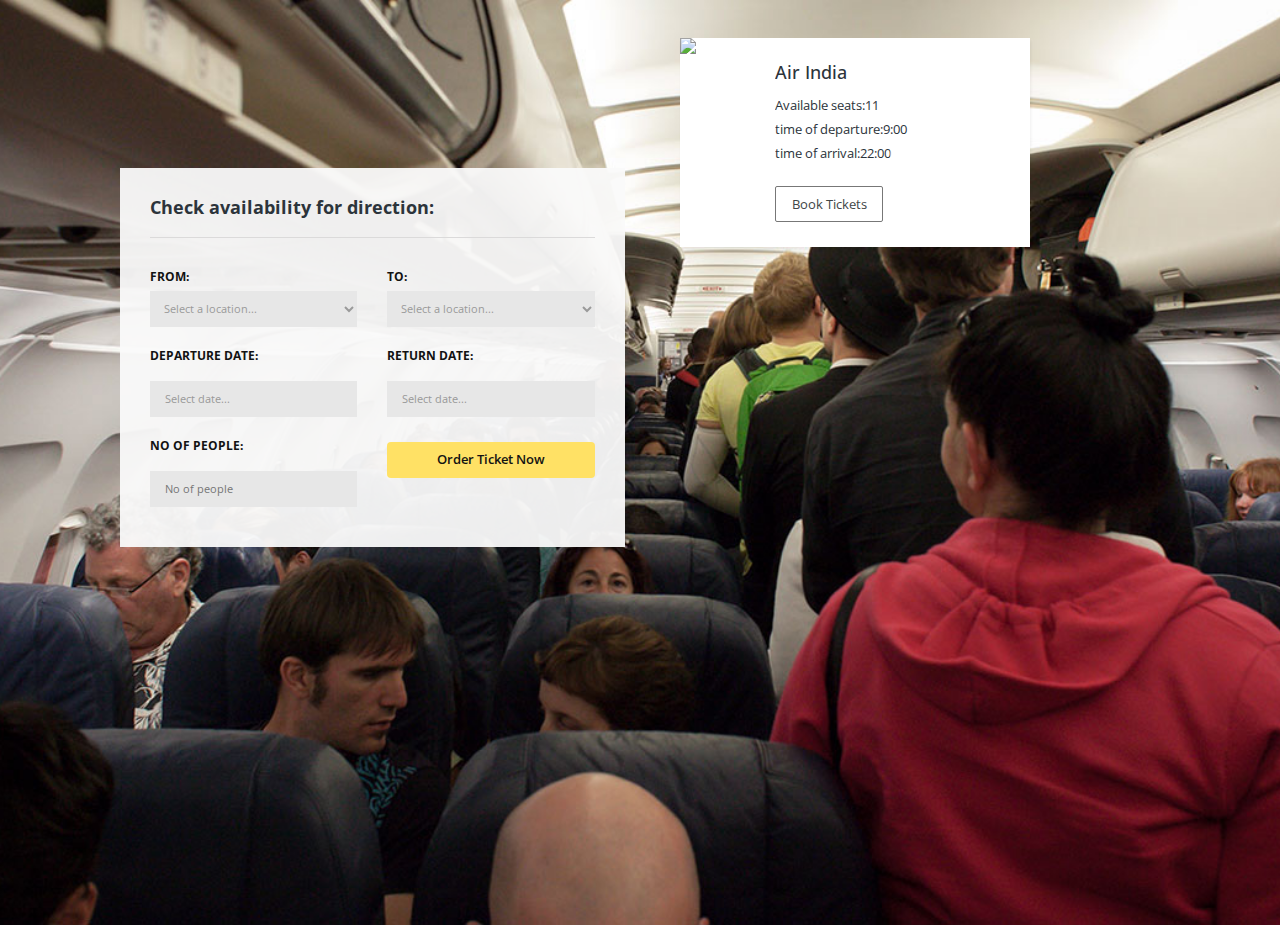
==== commit e9edabdc: "init" ====
--- a/flight/index.html
+++ b/flight/index.html
@@ -11,6 +11,7 @@
         <link rel="apple-touch-icon" href="apple-touch-icon.png">
 
         <link rel="stylesheet" href="css/bootstrap.min.css">
+        <link rel="stylesheet" href="css/main.css">
         <link rel="stylesheet" href="css/bootstrap-theme.min.css">
         <link rel="stylesheet" href="css/fontAwesome.css">
         <link rel="stylesheet" href="css/hero-slider.css">
@@ -23,31 +24,15 @@
         <script src="js/vendor/modernizr-2.8.3-respond-1.4.2.min.js"></script>
     </head>
 
+
 <body>
 
     
     <section class="banner" id="top">
         <div class="container">
             <div class="row">
-                <div class="col-md-5">
-                    <div class="left-side">
-                        <div class="logo">
-                            <img src="img/logo.png" alt="Flight Template">
-                        </div>
-                        <div class="tabs-content">
-                            <h4>Choose Your Direction:</h4>
-                            <ul class="social-links">
-                                <li><a href="http://facebook.com">Find us on <em>Facebook</em><i class="fa fa-facebook"></i></a></li>
-                                <li><a href="http://youtube.com">Our <em>YouTube</em> Channel<i class="fa fa-youtube"></i></a></li>
-                                <li><a href="http://instagram.com">Follow our <em>instagram</em><i class="fa fa-instagram"></i></a></li>
-                            </ul>
-                        </div>
-                        <div class="page-direction-button">
-                            <a href="contact.html"><i class="fa fa-phone"></i>Contact Us Now</a>
-                        </div>
-                    </div>
-                </div>
-                <div class="col-md-5 col-md-offset-1">
+
+                <div  class="col-md-5 col-md-offset-1">
                     <section id="first-tab-group" class="tabgroup">
                         <div id="tab1">
                             <div class="submit-form">
@@ -93,7 +78,7 @@
                                         <div class="col-md-6">
                                             <fieldset>
                                                 <label for="departure">Departure date:</label>
-                                                <input name="deparure" type="text" class="form-control date" id="deparure" placeholder="Select date..." required="" onchange='this.form.()'>
+                                                <input name="departure" type="text" class="form-control date" id="deparure" placeholder="Select date..." required="" onchange='this.form.()'>
                                             </fieldset>
                                         </div>
                                         <div class="col-md-6">
@@ -102,20 +87,12 @@
                                                 <input name="return" type="text" class="form-control date" id="return" placeholder="Select date..." required="" onchange='this.form.()'>
                                             </fieldset>
                                         </div>
-                                        <div class="col-md-6">
-                                            <div class="radio-select">
-                                                <div class="row">
-                                                    <div class="col-md-6 col-sm-6 col-xs-6">
-                                                        <label for="round">Round</label>
-                                                        <input type="radio" name="trip" id="round" value="round" required="required"onchange='this.form.()'>
-                                                    </div>
-                                                    <div class="col-md-6 col-sm-6 col-xs-6">
-                                                        <label for="oneway">Oneway</label>
-                                                        <input type="radio" name="trip" id="oneway" value="one-way" required="required"onchange='this.form.()'>
-                                                    </div>
-                                                </div>
-                                            </div>
+                                         <div class="col-md-6">
+
+                                                <label for="no of people">No of people:</label>
+                                                <input name="no of people" type="number" class="number" id="no of people" placeholder="No of people" required="" onchange='this.form.()'>
                                         </div>
+
                                         <div class="col-md-6">
                                             <fieldset>
                                                 <button type="submit" id="form-submit" class="btn">Order Ticket Now</button>
@@ -127,542 +104,21 @@
                         </div>
                     </section>
                 </div>
-            </div>
-        </div>
-    </section>
+                   <div class="col-md-5">
+                       <div class='container'>
+  <div class='card'>
+    <img src='http://assets.stickpng.com/images/587b511a44060909aa603a81.png'>
+    <div class='card-body'>
+      <div class='card-text'>
+        <h3 style="text-align: left; font-size: large   ">Air India</h3>
+          <p style="text-align: left"  >Available seats:11<br> time of departure:9:00 <br> time of arrival:22:00</p>
+      </div>
+      <button>Book Tickets</button>
+    </div>
+  </div>
+</div>
 
 
-
-    <div class="tabs-content" id="weather">
-        <div class="container">
-            <div class="row">
-                <div class="col-md-12">
-                    <div class="section-heading">
-                        <h2>Check Weather For 5 NEXT Days</h2>
-                    </div>
-                </div>
-                <div class="wrapper">
-                    <div class="col-md-12">
-                        <div class="weather-content">
-                            <div class="row">
-                                <div class="col-md-12">
-                                    <ul class="tabs clearfix" data-tabgroup="second-tab-group">
-                                        <li><a href="#monday" class="active">Monday</a></li>
-                                        <li><a href="#tuesday">Tuesday</a></li>
-                                        <li><a href="#wednesday">Wednesday</a></li>
-                                        <li><a href="#thursday">Thursday</a></li>
-                                        <li><a href="#friday">Friday</a></li>
-                                    </ul>    
-                                </div>
-                                <div class="col-md-12">
-                                    <section id="second-tab-group" class="weathergroup">
-                                        <div id="monday">
-                                            <div class="row">
-                                                <div class="col-md-4">
-                                                    <div class="weather-item">
-                                                        <h6>Myanmar</h6>
-                                                        <div class="weather-icon">
-                                                            <img src="img/weather-icon-03.png" alt="">
-                                                        </div>
-                                                        <span>32&deg;C</span>
-                                                        <ul class="time-weather">
-                                                            <li>6AM <span>26&deg;</span></li>
-                                                            <li>12PM <span>32&deg;</span></li>
-                                                            <li>6PM <span>28&deg;</span></li>
-                                                            <li>12AM <span>22&deg;</span></li>
-                                                        </ul>
-                                                    </div>
-                                                </div>
-                                                <div class="col-md-4">
-                                                    <div class="weather-item">
-                                                        <h6>Thailand</h6>
-                                                        <div class="weather-icon">
-                                                            <img src="img/weather-icon-02.png" alt="">
-                                                        </div>
-                                                        <span>28&deg;C</span>
-                                                        <ul class="time-weather">
-                                                            <li>6AM <span>20&deg;</span></li>
-                                                            <li>12PM <span>28&deg;</span></li>
-                                                            <li>6PM <span>26&deg;</span></li>
-                                                            <li>12AM <span>18&deg;</span></li>
-                                                        </ul>
-                                                    </div>
-                                                </div>
-                                                <div class="col-md-4">
-                                                    <div class="weather-item">
-                                                        <h6>India</h6>
-                                                        <div class="weather-icon">
-                                                            <img src="img/weather-icon-01.png" alt="">
-                                                        </div>
-                                                        <span>33&deg;C</span>
-                                                        <ul class="time-weather">
-                                                            <li>6AM <span>26&deg;</span></li>
-                                                            <li>12PM <span>33&deg;</span></li>
-                                                            <li>6PM <span>29&deg;</span></li>
-                                                            <li>12AM <span>27&deg;</span></li>
-                                                        </ul>
-                                                    </div>
-                                                </div>
-                                            </div>
-                                        </div>
-                                        <div id="tuesday">
-                                            <div class="row">
-                                                <div class="col-md-4">
-                                                    <div class="weather-item">
-                                                        <h6>Myanmar</h6>
-                                                        <div class="weather-icon">
-                                                            <img src="img/weather-icon-02.png" alt="">
-                                                        </div>
-                                                        <span>28&deg;C</span>
-                                                        <ul class="time-weather">
-                                                            <li>6AM <span>18&deg;</span></li>
-                                                            <li>12PM <span>27&deg;</span></li>
-                                                            <li>6PM <span>25&deg;</span></li>
-                                                            <li>12AM <span>17&deg;</span></li>
-                                                        </ul>
-                                                    </div>
-                                                </div>
-                                                <div class="col-md-4">
-                                                    <div class="weather-item">
-                                                        <h6>Thailand</h6>
-                                                        <div class="weather-icon">
-                                                            <img src="img/weather-icon-03.png" alt="">
-                                                        </div>
-                                                        <span>31&deg;C</span>
-                                                        <ul class="time-weather">
-                                                            <li>6AM <span>19&deg;</span></li>
-                                                            <li>12PM <span>28&deg;</span></li>
-                                                            <li>6PM <span>22&deg;</span></li>
-                                                            <li>12AM <span>18&deg;</span></li>
-                                                        </ul>
-                                                    </div>
-                                                </div>
-                                                <div class="col-md-4">
-                                                    <div class="weather-item">
-                                                        <h6>India</h6>
-                                                        <div class="weather-icon">
-                                                            <img src="img/weather-icon-01.png" alt="">
-                                                        </div>
-                                                        <span>26&deg;C</span>
-                                                        <ul class="time-weather">
-                                                            <li>6AM <span>19&deg;</span></li>
-                                                            <li>12PM <span>26&deg;</span></li>
-                                                            <li>6PM <span>22&deg;</span></li>
-                                                            <li>12AM <span>20&deg;</span></li>
-                                                        </ul>
-                                                    </div>
-                                                </div>
-                                            </div>
-                                        </div>
-                                        <div id="wednesday">
-                                            <div class="row">
-                                                <div class="col-md-4">
-                                                    <div class="weather-item">
-                                                        <h6>Myanmar</h6>
-                                                        <div class="weather-icon">
-                                                            <img src="img/weather-icon-03.png" alt="">
-                                                        </div>
-                                                        <span>31&deg;C</span>
-                                                        <ul class="time-weather">
-                                                            <li>6AM <span>19&deg;</span></li>
-                                                            <li>12PM <span>28&deg;</span></li>
-                                                            <li>6PM <span>22&deg;</span></li>
-                                                            <li>12AM <span>18&deg;</span></li>
-                                                        </ul>
-                                                    </div>
-                                                </div>
-                                                <div class="col-md-4">
-                                                    <div class="weather-item">
-                                                        <h6>Thailand</h6>
-                                                        <div class="weather-icon">
-                                                            <img src="img/weather-icon-01.png" alt="">
-                                                        </div>
-                                                        <span>34&deg;C</span>
-                                                        <ul class="time-weather">
-                                                            <li>6AM <span>28&deg;</span></li>
-                                                            <li>12PM <span>34&deg;</span></li>
-                                                            <li>6PM <span>30&deg;</span></li>
-                                                            <li>12AM <span>29&deg;</span></li>
-                                                        </ul>
-                                                    </div>
-                                                </div>
-                                                <div class="col-md-4">
-                                                    <div class="weather-item">
-                                                        <h6>India</h6>
-                                                        <div class="weather-icon">
-                                                            <img src="img/weather-icon-02.png" alt="">
-                                                        </div>
-                                                        <span>28&deg;C</span>
-                                                        <ul class="time-weather">
-                                                            <li>6AM <span>18&deg;</span></li>
-                                                            <li>12PM <span>27&deg;</span></li>
-                                                            <li>6PM <span>25&deg;</span></li>
-                                                            <li>12AM <span>17&deg;</span></li>
-                                                        </ul>
-                                                    </div>
-                                                </div>
-                                            </div>
-                                        </div>
-                                        <div id="thursday">
-                                            <div class="row">
-                                                <div class="col-md-4">
-                                                    <div class="weather-item">
-                                                        <h6>Myanmar</h6>
-                                                        <div class="weather-icon">
-                                                            <img src="img/weather-icon-01.png" alt="">
-                                                        </div>
-                                                        <span>27&deg;C</span>
-                                                        <ul class="time-weather">
-                                                            <li>6AM <span>21&deg;</span></li>
-                                                            <li>12PM <span>27&deg;</span></li>
-                                                            <li>6PM <span>22&deg;</span></li>
-                                                            <li>12AM <span>18&deg;</span></li>
-                                                        </ul>
-                                                    </div>
-                                                </div>
-                                                <div class="col-md-4">
-                                                    <div class="weather-item">
-                                                        <h6>Thailand</h6>
-                                                        <div class="weather-icon">
-                                                            <img src="img/weather-icon-02.png" alt="">
-                                                        </div>
-                                                        <span>28&deg;C</span>
-                                                        <ul class="time-weather">
-                                                            <li>6AM <span>18&deg;</span></li>
-                                                            <li>12PM <span>27&deg;</span></li>
-                                                            <li>6PM <span>25&deg;</span></li>
-                                                            <li>12AM <span>17&deg;</span></li>
-                                                        </ul>
-                                                    </div>
-                                                </div>
-                                                <div class="col-md-4">
-                                                    <div class="weather-item">
-                                                        <h6>India</h6>
-                                                        <div class="weather-icon">
-                                                            <img src="img/weather-icon-03.png" alt="">
-                                                        </div>
-                                                        <span>31&deg;C</span>
-                                                        <ul class="time-weather">
-                                                            <li>6AM <span>19&deg;</span></li>
-                                                            <li>12PM <span>28&deg;</span></li>
-                                                            <li>6PM <span>22&deg;</span></li>
-                                                            <li>12AM <span>18&deg;</span></li>
-                                                        </ul>
-                                                    </div>
-                                                </div>
-                                            </div>
-                                        </div>
-                                        <div id="friday">
-                                            <div class="row">
-                                                <div class="col-md-4">
-                                                    <div class="weather-item">
-                                                        <h6>Myanmar</h6>
-                                                        <div class="weather-icon">
-                                                            <img src="img/weather-icon-03.png" alt="">
-                                                        </div>
-                                                        <span>33&deg;C</span>
-                                                        <ul class="time-weather">
-                                                            <li>6AM <span>28&deg;</span></li>
-                                                            <li>12PM <span>33&deg;</span></li>
-                                                            <li>6PM <span>29&deg;</span></li>
-                                                            <li>12AM <span>27&deg;</span></li>
-                                                        </ul>
-                                                    </div>
-                                                </div>
-                                                <div class="col-md-4">
-                                                    <div class="weather-item">
-                                                        <h6>Thailand</h6>
-                                                        <div class="weather-icon">
-                                                            <img src="img/weather-icon-02.png" alt="">
-                                                        </div>
-                                                        <span>31&deg;C</span>
-                                                        <ul class="time-weather">
-                                                            <li>6AM <span>24&deg;</span></li>
-                                                            <li>12PM <span>31&deg;</span></li>
-                                                            <li>6PM <span>26&deg;</span></li>
-                                                            <li>12AM <span>23&deg;</span></li>
-                                                        </ul>
-                                                    </div>
-                                                </div>
-                                                <div class="col-md-4">
-                                                    <div class="weather-item">
-                                                        <h6>India</h6>
-                                                        <div class="weather-icon">
-                                                            <img src="img/weather-icon-01.png" alt="">
-                                                        </div>
-                                                        <span>28&deg;C</span>
-                                                        <ul class="time-weather">
-                                                            <li>6AM <span>24&deg;</span></li>
-                                                            <li>12PM <span>28&deg;</span></li>
-                                                            <li>6PM <span>26&deg;</span></li>
-                                                            <li>12AM <span>22&deg;</span></li>
-                                                        </ul>
-                                                    </div>
-                                                </div>
-                                            </div>
-                                        </div>
-                                    </section>
-                                </div>
-                            </div>
-                        </div>
-                    </div>
-                </div>
-            </div>
-        </div>
-    </div>
-
-
-    <section class="services">
-        <div class="container">
-            <div class="row">
-                <div class="col-md-4">
-                    <div class="service-item first-service">
-                        <div class="service-icon"></div>
-                        <h4>Easy Tooplate</h4>
-                        <p>Donec varius porttitor iaculis. Integer sollicitudin erat et ligula viverra vulputate. In in quam efficitur, pulvinar justo ut, tempor nunc. Phasellus pharetra quis odio.</p>
-                        </a>
-                    </div>
-                </div>
-                <div class="col-md-4">
-                    <div class="service-item second-service">
-                        <div class="service-icon"></div>
-                        <h4>Unique Ideas</h4>
-                        <p>Cras ligula diam, tristique at aliquam at, fermentum auctor turpis. Proin leo massa, iaculis elementum massa et, consectetur varius dolor. Fusce sed ipsum sit.</p>
-                        </a>
-                    </div>
-                </div>
-                <div class="col-md-4">
-                    <div class="service-item third-service">
-                        <div class="service-icon"></div>
-                        <h4>Best Support</h4>
-                        <p>Fusce leo dui. Mauris et justo eget arcu ultricies porta. Nulla facilisi. Nulla nec risus sit amet magna hendrerit venenatis. Sed porta tincidunt lectus eget ultrices.</p>
-                        </a>
-                    </div>
-                </div>
-            </div>
-        </div>
-    </section>
-
-
-    
-    <div class="tabs-content" id="recommended-hotel">
-        <div class="container">
-            <div class="row">
-                <div class="col-md-12">
-                    <div class="section-heading">
-                        <h2>Recommended Hotel For You</h2>
-                    </div>
-                </div>
-                <div class="wrapper">
-                    <div class="col-md-4">
-                            <ul class="tabs clearfix" data-tabgroup="third-tab-group">
-                                <li><a href="#livingroom" class="active">Living Room <i class="fa fa-angle-right"></i></a></li>
-                                <li><a href="#suitroom">Suit Room <i class="fa fa-angle-right"></i></a></li>
-                                <li><a href="#swimingpool">Swiming Pool <i class="fa fa-angle-right"></i></a></li>
-                                <li><a href="#massage">Massage Service <i class="fa fa-angle-right"></i></a></li>
-                                <li><a href="#fitness">Fitness Life <i class="fa fa-angle-right"></i></a></li>
-                                <li><a href="#event">Evening Event <i class="fa fa-angle-right"></i></a></li>
-                            </ul>
-                        </div>
-                    </div>
-                    <div class="col-md-8">
-                        <section id="third-tab-group" class="recommendedgroup">
-                            <div id="livingroom">
-                                <div class="text-content">
-                                    <iframe width="100%" height="400px" src="https://www.youtube.com/embed/rMxTreSFMgE">
-                                    </iframe>
-                                </div>
-                            </div>
-                            <div id="suitroom">
-                                <div class="row">
-                                    <div class="col-md-12">
-                                        <div id="owl-suiteroom" class="owl-carousel owl-theme">
-                                            <div class="item">
-                                                <div class="suiteroom-item">
-                                                    <img src="img/suite-02.jpg" alt="">
-                                                    <div class="text-content">
-                                                        <h4>Clean And Relaxing Room</h4>
-                                                        <span>Aurora Resort</span>
-                                                    </div>
-                                                </div>
-                                            </div>
-                                            <div class="item">
-                                                <div class="suiteroom-item">
-                                                    <img src="img/suite-01.jpg" alt="">
-                                                    <div class="text-content">
-                                                        <h4>Special Suite Room TV</h4>
-                                                        <span>Khao Yai Hotel</span>
-                                                    </div>
-                                                </div>
-                                            </div>
-                                            <div class="item">
-                                                <div class="suiteroom-item">
-                                                    <img src="img/suite-03.jpg" alt="">
-                                                    <div class="text-content">
-                                                        <h4>The Best Sitting</h4>
-                                                        <span>Hotel Grand</span>
-                                                    </div>
-                                                </div>
-                                            </div>
-                                        </div>
-                                    </div>
-                                </div>
-                            </div>
-                            <div id="swimingpool">
-                                <img src="img/swiming-pool.jpg" alt="">
-                                <div class="row">
-                                    <div class="col-md-12">
-                                        <div class="text-content">
-                                            <h4>Lovely View Swiming Pool For Special Guests</h4>
-                                            <span>Victoria Resort and Spa</span>
-                                        </div>
-                                    </div>
-                                </div>
-                            </div>
-                            <div id="massage">
-                                <img src="img/massage-service.jpg" alt="">
-                                <div class="row">
-                                    <div class="col-md-12">
-                                        <div class="text-content">
-                                            <h4>Perfect Place For Relaxation</h4>
-                                            <span>Napali Beach</span>
-                                        </div>
-                                    </div>
-                                </div>
-                            </div>
-                            <div id="fitness">
-                                <img src="img/fitness-service.jpg" alt="">
-                                <div class="row">
-                                    <div class="col-md-12">
-                                        <div class="text-content">
-                                            <h4>Insane Street Workout</h4>
-                                            <span>Hua Hin Beach</span>
-                                        </div>
-                                    </div>
-                                </div>
-                            </div>
-                            <div id="event">
-                                <img src="img/evening-event.jpg" alt="">
-                                <div class="row">
-                                    <div class="col-md-12">
-                                        <div class="text-content">
-                                            <h4>Finest Winery Night</h4>
-                                            <span>Queen Restaurant</span>
-                                        </div>
-                                    </div>
-                                </div>
-                            </div>
-                        </section>
-                    </div>
-                </div>
-            </div>
-        </div>
-    </div>
-
-
-
-
-    <section id="most-visited">
-        <div class="container">
-            <div class="row">
-                <div class="col-md-12">
-                    <div class="section-heading">
-                        <h2>Most Visited Places</h2>
-                    </div>
-                </div>
-                <div class="col-md-12">
-                    <div id="owl-mostvisited" class="owl-carousel owl-theme">
-                        <div class="item col-md-12">
-                            <div class="visited-item">
-                                <img src="img/place-01.jpg" alt="">
-                                <div class="text-content">
-                                    <h4>River Views</h4>
-                                    <span>New York</span>
-                                </div>
-                            </div>
-                        </div>
-                        <div class="item col-md-12">
-                            <div class="visited-item">
-                                <img src="img/place-02.jpg" alt="">
-                                <div class="text-content">
-                                    <h4>Lorem ipsum dolor</h4>
-                                    <span>Tokyo</span>
-                                </div>
-                            </div>
-                        </div>
-                        <div class="item col-md-12">
-                            <div class="visited-item">
-                                <img src="img/place-03.jpg" alt="">
-                                <div class="text-content">
-                                    <h4>Proin dignissim</h4>
-                                    <span>Paris</span>
-                                </div>
-                            </div>
-                        </div>
-                        <div class="item col-md-12">
-                            <div class="visited-item">
-                                <img src="img/place-04.jpg" alt="">
-                                <div class="text-content">
-                                    <h4>Fusce sed ipsum</h4>
-                                    <span>Hollywood</span>
-                                </div>
-                            </div>
-                        </div>
-                        <div class="item col-md-12">
-                            <div class="visited-item">
-                                <img src="img/place-02.jpg" alt="">
-                                <div class="text-content">
-                                    <h4>Vivamus egestas</h4>
-                                    <span>Tokyo</span>
-                                </div>
-                            </div>
-                        </div>
-                        <div class="item col-md-12">
-                            <div class="visited-item">
-                                <img src="img/place-01.jpg" alt="">
-                                <div class="text-content">
-                                    <h4>Aliquam elit metus</h4>
-                                    <span>New York</span>
-                                </div>
-                            </div>
-                        </div>
-                        <div class="item col-md-12">
-                            <div class="visited-item">
-                                <img src="img/place-03.jpg" alt="">
-                                <div class="text-content">
-                                    <h4>Phasellus pharetra</h4>
-                                    <span>Paris</span>
-                                </div>
-                            </div>
-                        </div>
-                        <div class="item col-md-12">
-                            <div class="visited-item">
-                                <img src="img/place-04.jpg" alt="">
-                                <div class="text-content">
-                                    <h4>In in quam efficitur</h4>
-                                    <span>Hollywood</span>
-                                </div>
-                            </div>
-                        </div>
-                        <div class="item col-md-12">
-                            <div class="visited-item">
-                                <img src="img/place-01.jpg" alt="">
-                                <div class="text-content">
-                                    <h4>Sed faucibus odio</h4>
-                                    <span>NEW YORK</span>
-                                </div>
-                            </div>
-                        </div>
-                        <div class="item col-md-12">
-                            <div class="visited-item">
-                                <img src="img/place-02.jpg" alt="">
-                                <div class="text-content">
-                                    <h4>Donec varius porttitor</h4>
-                                    <span>Tokyo</span>
-                                </div>
-                            </div>
-                        </div>
-                    </div>
                 </div>
             </div>
         </div>
@@ -670,31 +126,8 @@
 
 
 
-    <footer>
-        <div class="container">
-            <div class="row">
-                <div class="col-md-12">
-                    <div class="primary-button">
-                        <a href="#" class="scroll-top">Back To Top</a>
-                    </div>
-                </div>
-                <div class="col-md-12">
-                    <ul class="social-icons">
-                        <li><a href="https://www.facebook.com/tooplate"><i class="fa fa-facebook"></i></a></li>
-                        <li><a href="#"><i class="fa fa-twitter"></i></a></li>
-                        <li><a href="#"><i class="fa fa-linkedin"></i></a></li>
-                        <li><a href="#"><i class="fa fa-rss"></i></a></li>
-                        <li><a href="#"><i class="fa fa-behance"></i></a></li>
-                    </ul>
-                </div>
-                <div class="col-md-12">
-                    <p>Copyright &copy; 2018 Flight Tour and Travel Company
-                
-                | Design: <a href="http://www.code-projects.org" target="_parent"><em>Code Projects</em></a></p>
-                </div>
-            </div>
-        </div>
-    </footer>
+
+
 
 
     
--- a/flight/css/main.css
+++ b/flight/css/main.css
@@ -0,0 +1,129 @@
+.submit-form .number {
+    margin-bottom: 10px;
+    width: 100%;
+    height: 36px;
+    border: none;
+    background-color: #e7e7e7;
+    font-size: 11px;
+    color: #9a9a9a;
+    outline: none;
+    padding-left: 15px;
+    margin-left: 0px;
+    display: inline-block;
+    box-shadow: none;
+    border-radius: 0px;
+}
+@import url("https://fonts.googleapis.com/css?family=Open+Sans");
+
+
+.container {
+  min-height: 100vh;
+  width: 100%;
+  margin: auto;
+  display: flex;
+  flex-flow: row wrap;
+  align-content: flex-start;
+  padding: 0.9em;
+}
+
+.card {
+  margin: 0.9em;
+  max-width: 25em;
+  flex: 1 1 auto;
+  display: flex;
+  background-color: white;
+  box-shadow: 1px 3px 3px rgba(0, 10, 20, 0.06);
+}
+.card img {
+  height: 100%;
+  max-width: 5em;
+    max-height: 5em;
+  -o-object-fit: cover;
+     object-fit: cover;
+  flex: 1 1 auto;
+}
+
+.card-body {
+  width: 12em;
+  max-height: 100%;
+  flex: 1 1 auto;
+  display: flex;
+  flex-flow: column nowrap;
+  justify-content: flex-start;
+  padding: 1.8em;
+}
+.card-body button {
+  min-width: 8.3em;
+  flex: none;
+  align-self: flex-start;
+  margin-top: auto;
+  padding: 0.6em 1.2em;
+  font-size: 0.92em;
+  color: #404646;
+  background: none;
+  border: 0.5px solid #777;
+  border-radius: 2px;
+}
+.card-body button:hover {
+  border-color: #d099a0;
+}
+
+.card-text {
+  position: relative;
+  flex: 1;
+  overflow: hidden;
+  text-overflow: ellipsis;
+  margin: 0 0 0.8em 0;
+  padding: 0;
+}
+.card-text h3, .card-text p {
+  margin-top: 0;
+}
+.card-text:after {
+  position: absolute;
+  bottom: 0;
+  content: "";
+  width: 100%;
+  height: 2.8em;
+  background: linear-gradient(rgba(255, 255, 255, 0), white);
+}
+
+a {
+  color: #d07777;
+  text-decoration: none;
+}
+a:hover {
+  text-decoration: underline;
+}
+
+@media (max-width: 1100px) {
+  .card {
+    margin: 0.7826086957em;
+  }
+  .card img {
+    max-width: 18em;
+  }
+}
+@media (max-width: 870px) {
+  .card {
+    max-width: 100%;
+  }
+}
+@media (max-width: 570px) {
+  .container {
+    flex-flow: column nowrap;
+    padding: 0;
+  }
+
+  .card {
+    margin: 0.75em 1.1em;
+    height: 15em;
+    flex: 1 1 auto;
+    display: flex;
+    background-color: white;
+    box-shadow: 1px 3px 3px rgba(0, 10, 20, 0.06);
+  }
+  .card img {
+    max-width: 2%;
+  }
+}